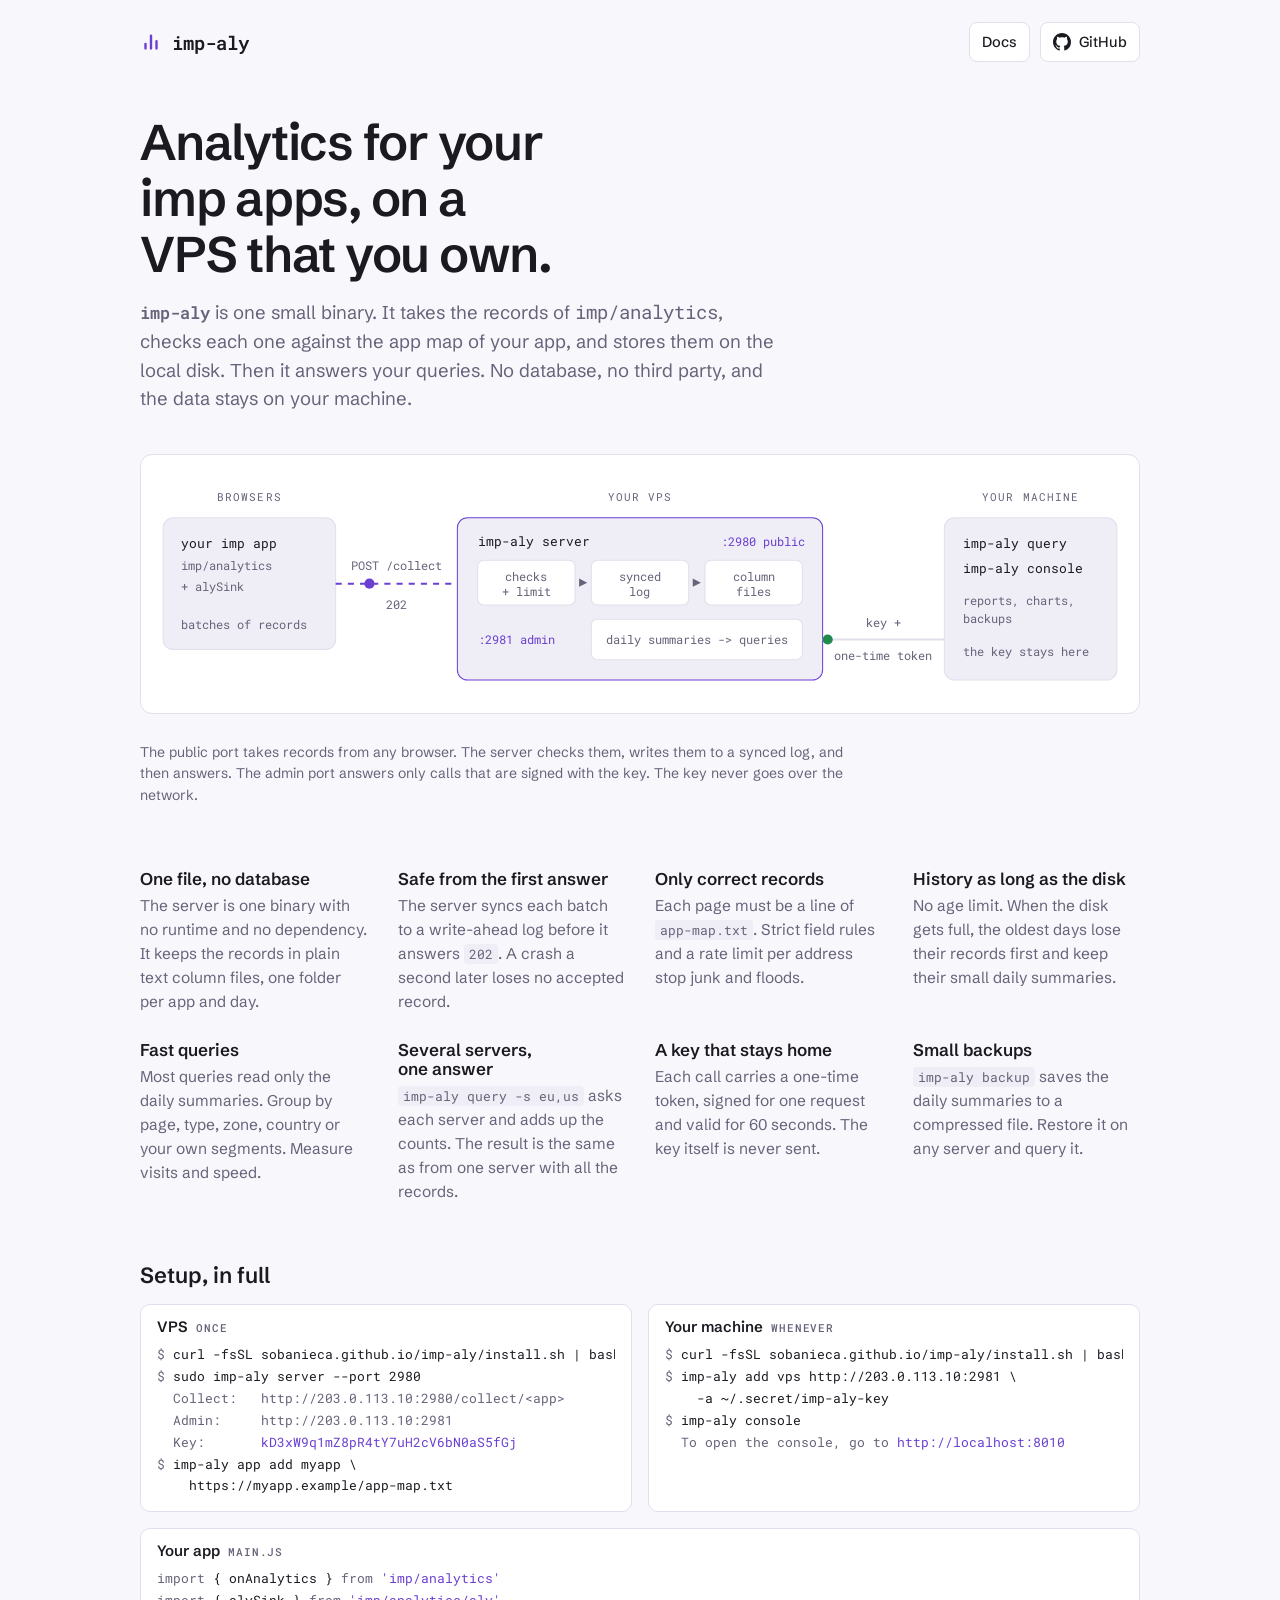
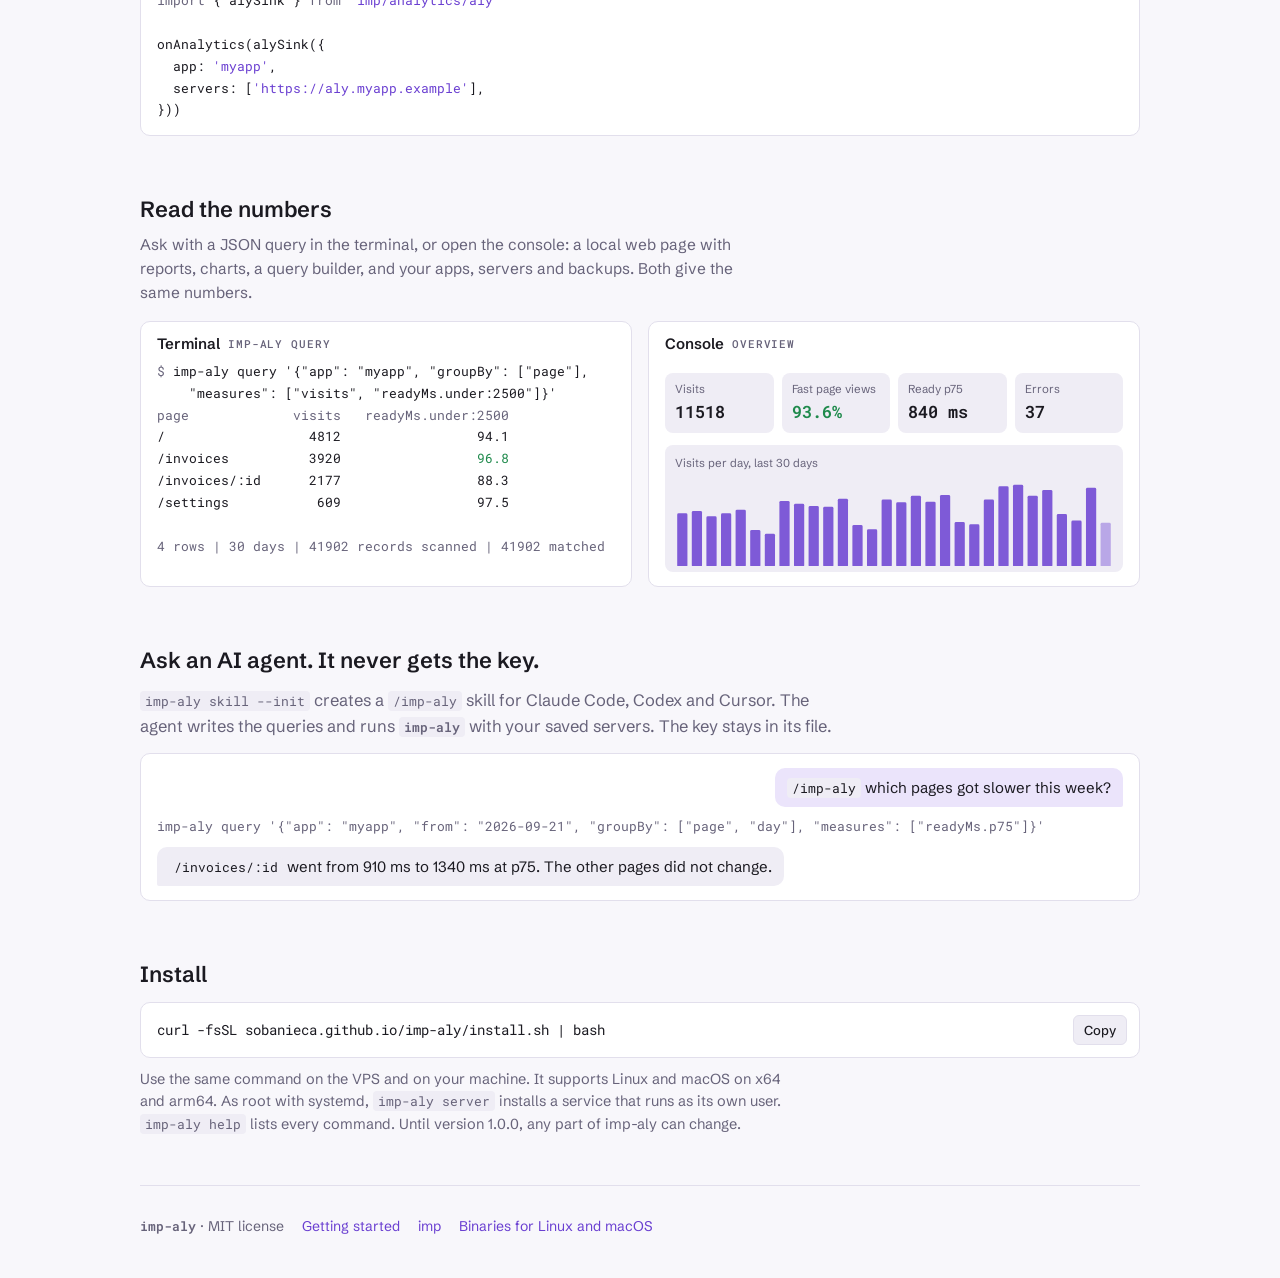
==== site/index.html @ 08e09992 "Add the landing page site/index.html shows the key points of imp-aly, the setup and the install comm" ====
<!doctype html>
<html lang="en">
  <head>
    <meta charset="utf-8">
    <meta name="viewport" content="width=device-width, initial-scale=1">
    <title>imp-aly</title>
    <meta name="description"
      content="imp-aly is a small analytics server for imp apps. Run it on your own VPS. One binary, no database, and the data stays on your disk.">
    <link rel="icon"
      href="data:image/svg+xml,%3Csvg xmlns='http://www.w3.org/2000/svg' viewBox='0 0 32 32'%3E%3Crect width='32' height='32' rx='7' fill='%236a3fd1'/%3E%3Cpath d='M9 23v-6M16 23V9M23 23v-10' stroke='white' stroke-width='3.4' fill='none' stroke-linecap='round'/%3E%3C/svg%3E">
    <link rel="preconnect" href="https://fonts.googleapis.com">
    <link rel="preconnect" href="https://fonts.gstatic.com" crossorigin>
    <link rel="stylesheet"
      href="https://fonts.googleapis.com/css2?family=Schibsted+Grotesk:wght@400;500;600;700&family=Roboto+Mono:wght@400;500;600&display=swap">
    <style>
    :root {
      color-scheme: light;
      --bg: #f8f7fb;
      --surface: #ffffff;
      --surface-2: #efedf5;
      --ink: #1b1a21;
      --muted: #67637a;
      --line: #e2dfec;
      --accent: #6a3fd1;
      --accent-soft: #ebe4fb;
      --ok: #1f8a4c;
      --ok-soft: #dff3e6;
      --bad: #b42318;
      --bad-soft: #fde3e0;
      --sans: "Schibsted Grotesk", "Segoe UI", system-ui, sans-serif;
      --mono: "Roboto Mono", ui-monospace, "SF Mono", Menlo, monospace;
    }
    @media (prefers-color-scheme: dark) {
      :root:not([data-theme="light"]) {
        color-scheme: dark;
        --bg: #131218;
        --surface: #1b1a22;
        --surface-2: #25232e;
        --ink: #ebe8f2;
        --muted: #a29db3;
        --line: #312e3c;
        --accent: #a98bff;
        --accent-soft: #2e2547;
        --ok: #5ccc85;
        --ok-soft: #173826;
        --bad: #f28b82;
        --bad-soft: #4a1d19;
      }
    }
    :root[data-theme="dark"] {
      color-scheme: dark;
      --bg: #131218;
      --surface: #1b1a22;
      --surface-2: #25232e;
      --ink: #ebe8f2;
      --muted: #a29db3;
      --line: #312e3c;
      --accent: #a98bff;
      --accent-soft: #2e2547;
      --ok: #5ccc85;
      --ok-soft: #173826;
      --bad: #f28b82;
      --bad-soft: #4a1d19;
    }

    * {
      box-sizing: border-box;
    }
    body {
      margin: 0;
      background: var(--bg);
      color: var(--ink);
      font-family: var(--sans);
      font-size: 17px;
      line-height: 1.55;
      -webkit-font-smoothing: antialiased;
    }
    code,
    pre,
    .mono {
      font-family: var(--mono);
    }
    code.name {
      font-weight: 600;
      font-size: 0.94em;
    }
    a {
      color: var(--accent);
      text-decoration: none;
    }
    a:hover {
      text-decoration: underline;
    }
    a:focus-visible,
    button:focus-visible {
      outline: 2px solid var(--accent);
      outline-offset: 3px;
    }
    h1,
    h2,
    h3 {
      margin: 0;
      text-wrap: balance;
      line-height: 1.12;
    }
    p {
      margin: 0;
    }

    .wrap {
      width: min(1040px, 100%);
      margin: 0 auto;
      padding-inline: 20px;
    }
    .top {
      display: flex;
      align-items: center;
      justify-content: space-between;
      padding-block: 22px;
    }
    .brand {
      font-family: var(--mono);
      font-weight: 600;
      font-size: 19px;
      color: var(--ink);
      display: inline-flex;
      align-items: center;
      gap: 10px;
    }
    .brand:hover {
      text-decoration: none;
    }
    .brand svg {
      width: 22px;
      height: 22px;
      stroke: var(--accent);
      fill: none;
      stroke-width: 2.6;
      stroke-linecap: round;
    }
    .nav {
      display: flex;
      align-items: center;
      gap: 10px;
    }
    .gh {
      display: inline-flex;
      align-items: center;
      gap: 8px;
      font-weight: 500;
      font-size: 14.5px;
      color: var(--ink);
      padding: 8px 12px;
      border: 1px solid var(--line);
      border-radius: 8px;
      background: var(--surface);
    }
    .gh:hover {
      text-decoration: none;
      border-color: var(--accent);
    }
    .gh svg {
      width: 18px;
      height: 18px;
      fill: currentColor;
    }
    @media (max-width: 520px) {
      .gh.docs {
        display: none;
      }
    }

    .hero {
      padding-block: 30px 10px;
      display: grid;
      gap: 16px;
    }
    .hero h1 {
      font-size: clamp(32px, 5.2vw, 50px);
      font-weight: 600;
      letter-spacing: -0.025em;
      max-width: 19ch;
    }
    .hero .lead {
      font-size: 18.5px;
      color: var(--muted);
      max-width: 58ch;
    }

    .map {
      margin-top: 24px;
      background: var(--surface);
      border: 1px solid var(--line);
      border-radius: 12px;
      padding: 12px;
      overflow-x: auto;
    }
    .map svg {
      width: 100%;
      height: auto;
      min-width: 640px;
      display: block;
      font-family: var(--mono);
    }
    .map .box {
      fill: var(--surface-2);
      stroke: var(--line);
    }
    .map .box.vps {
      stroke: var(--accent);
    }
    .map .inner {
      fill: var(--surface);
      stroke: var(--line);
    }
    .map .t {
      fill: var(--ink);
      font-size: 13px;
    }
    .map .t.small {
      fill: var(--muted);
      font-size: 11.5px;
    }
    .map .t.lbl {
      fill: var(--muted);
      font-size: 10.5px;
      letter-spacing: 0.1em;
    }
    .map .t.acc {
      fill: var(--accent);
    }
    .map .link {
      stroke: var(--line);
      stroke-width: 2;
      fill: none;
    }
    .map .flow {
      stroke: var(--accent);
      stroke-width: 2;
      fill: none;
      stroke-dasharray: 6 6;
      animation: dash 1.2s linear infinite;
    }
    .map .arrow {
      fill: var(--muted);
    }
    @keyframes dash {
      to {
        stroke-dashoffset: -12;
      }
    }
    .map .pk {
      fill: var(--accent);
    }
    .map .pk.back {
      fill: var(--ok);
    }
    .caption {
      font-size: 14px;
      color: var(--muted);
      margin-top: 12px;
      max-width: 80ch;
    }

    .points {
      padding-block: 52px 8px;
      display: grid;
      grid-template-columns: repeat(auto-fit, minmax(220px, 1fr));
      gap: 26px 30px;
    }
    .point h3 {
      font-size: 17px;
      font-weight: 600;
      margin-bottom: 6px;
    }
    .point p {
      color: var(--muted);
      font-size: 15.5px;
    }
    .point code,
    .install code,
    .agent code {
      font-size: 13px;
      background: var(--surface-2);
      padding: 1px 5px;
      border-radius: 4px;
    }

    .setup,
    .read {
      padding-block: 52px 10px;
      display: grid;
      grid-template-columns: 1fr 1fr;
      gap: 16px;
    }
    .col.wide {
      grid-column: 1 / -1;
    }
    @media (max-width: 860px) {
      .setup,
      .read {
        grid-template-columns: 1fr;
      }
    }
    .setup h2,
    .read h2,
    .agent h2 {
      grid-column: 1 / -1;
      font-size: 22px;
      font-weight: 600;
    }
    .read .sub {
      grid-column: 1 / -1;
      color: var(--muted);
      font-size: 15.5px;
      max-width: 70ch;
      margin-top: -6px;
    }
    .col {
      background: var(--surface);
      border: 1px solid var(--line);
      border-radius: 10px;
      padding: 14px 16px;
      min-width: 0;
    }
    .col h3 {
      font-size: 15px;
      font-weight: 600;
      margin-bottom: 8px;
      display: flex;
      gap: 8px;
      align-items: center;
    }
    .col h3 span {
      font-family: var(--mono);
      font-size: 11px;
      color: var(--muted);
      font-weight: 500;
      letter-spacing: 0.08em;
      text-transform: uppercase;
    }
    .col pre {
      margin: 0;
      font-size: 12.5px;
      line-height: 1.75;
      white-space: pre;
      overflow-x: auto;
    }
    .col .dim {
      color: var(--muted);
    }
    .col .hl {
      color: var(--accent);
    }
    .col .ok {
      color: var(--ok);
    }

    .console {
      display: grid;
      gap: 12px;
    }
    .tiles {
      display: grid;
      grid-template-columns: repeat(4, 1fr);
      gap: 8px;
    }
    @media (max-width: 420px) {
      .tiles {
        grid-template-columns: 1fr 1fr;
      }
    }
    .tile {
      background: var(--surface-2);
      border-radius: 8px;
      padding: 8px 10px;
      min-width: 0;
    }
    .tile .k {
      font-size: 11.5px;
      color: var(--muted);
      white-space: nowrap;
      overflow: hidden;
      text-overflow: ellipsis;
    }
    .tile .v {
      font-family: var(--mono);
      font-size: 17px;
      font-weight: 600;
    }
    .tile .v.good {
      color: var(--ok);
    }
    .chart {
      background: var(--surface-2);
      border-radius: 8px;
      padding: 10px 10px 6px;
    }
    .chart .k {
      font-size: 11.5px;
      color: var(--muted);
      margin-bottom: 6px;
    }
    .chart svg {
      display: block;
      width: 100%;
      height: auto;
    }
    .chart rect {
      fill: var(--accent);
      opacity: 0.85;
    }
    .chart rect:last-child {
      opacity: 0.4;
    }

    .agent {
      padding-block: 52px 10px;
      display: grid;
      gap: 14px;
    }
    .agent .lead {
      color: var(--muted);
      font-size: 16.5px;
      max-width: 70ch;
    }
    .chat {
      background: var(--surface);
      border: 1px solid var(--line);
      border-radius: 10px;
      padding: 14px 16px;
      display: grid;
      gap: 10px;
      font-size: 15px;
    }
    .chat .you {
      justify-self: end;
      background: var(--accent-soft);
      border-radius: 10px 10px 2px 10px;
      padding: 8px 12px;
      max-width: 80%;
    }
    .chat .run {
      font-family: var(--mono);
      font-size: 12.5px;
      color: var(--muted);
      overflow-x: auto;
      white-space: nowrap;
    }
    .chat .bot {
      justify-self: start;
      background: var(--surface-2);
      border-radius: 10px 10px 10px 2px;
      padding: 8px 12px;
      max-width: 80%;
    }

    .install {
      padding-block: 52px 20px;
    }
    .install h2 {
      font-size: 22px;
      font-weight: 600;
      margin-bottom: 14px;
    }
    .cmd-box {
      display: flex;
      align-items: center;
      gap: 12px;
      background: var(--surface);
      border: 1px solid var(--line);
      border-radius: 10px;
      padding: 12px 12px 12px 16px;
    }
    .cmd-box code {
      flex: 1;
      font-size: 14px;
      overflow-x: auto;
      white-space: nowrap;
      background: none;
      padding: 0;
    }
    .cmd-box button {
      font: 500 13px var(--sans);
      color: var(--ink);
      background: var(--surface-2);
      border: 1px solid var(--line);
      border-radius: 6px;
      padding: 6px 10px;
      cursor: pointer;
    }
    .cmd-box button:hover {
      border-color: var(--accent);
    }
    .install p {
      font-size: 14.5px;
      color: var(--muted);
      margin-top: 10px;
      max-width: 72ch;
    }

    footer {
      padding-block: 30px 40px;
      font-size: 14px;
      color: var(--muted);
      display: flex;
      gap: 18px;
      flex-wrap: wrap;
      border-top: 1px solid var(--line);
      margin-top: 30px;
    }

    @media (prefers-reduced-motion: reduce) {
      .map .flow {
        animation: none;
      }
      .map .pk {
        display: none;
      }
    }
    </style>
  </head>
  <body>
    <div class="wrap">
      <header class="top">
        <a class="brand"
          href="https://sobanieca.github.io/imp-aly/"><svg viewBox="0 0 24 24" aria-hidden="true"><path d="M6 19v-5M12 19V5M18 19v-8"/></svg> imp-aly</a>
        <nav class="nav">
          <a class="gh docs"
            href="https://github.com/sobanieca/imp-aly/blob/main/docs/introduction.md"
            target="_blank" rel="noopener">Docs</a>
          <a class="gh" href="https://github.com/sobanieca/imp-aly"
            target="_blank" rel="noopener">
        <svg viewBox="0 0 16 16" aria-hidden="true"><path d="M8 0C3.58 0 0 3.58 0 8c0 3.54 2.29 6.53 5.47 7.59.4.07.55-.17.55-.38 0-.19-.01-.82-.01-1.49-2.01.37-2.53-.49-2.69-.94-.09-.23-.48-.94-.82-1.13-.28-.15-.68-.52-.01-.53.63-.01 1.08.58 1.23.82.72 1.21 1.87.87 2.33.66.07-.52.28-.87.51-1.07-1.78-.2-3.64-.89-3.64-3.95 0-.87.31-1.59.82-2.15-.08-.2-.36-1.02.08-2.12 0 0 .67-.21 2.2.82.64-.18 1.32-.27 2-.27.68 0 1.36.09 2 .27 1.53-1.04 2.2-.82 2.2-.82.44 1.1.16 1.92.08 2.12.51.56.82 1.27.82 2.15 0 3.07-1.87 3.75-3.65 3.95.29.25.54.73.54 1.48 0 1.07-.01 1.93-.01 2.2 0 .21.15.46.55.38A8.013 8.013 0 0016 8c0-4.42-3.58-8-8-8z"/></svg>
        GitHub
      </a>
        </nav>
      </header>

      <section class="hero">
        <h1>Analytics for your imp apps, on a VPS that you own.</h1>
        <p
          class="lead"><code class="name">imp-aly</code> is one small binary. It takes the records of <code>imp/analytics</code>, checks each one against the app map of your app, and stores them on the local disk. Then it answers your queries. No database, no third party, and the data stays on your machine.</p>

        <div class="map"
          aria-label="Diagram: the browsers of your users send records to the public port of the imp-aly server on your VPS. Your machine reads the numbers from the admin port with the key.">
          <svg viewBox="0 0 960 230" role="img">
            <text class="t lbl" x="95" y="34"
              text-anchor="middle">BROWSERS</text>
            <rect class="box" x="10" y="50" width="170" height="130" rx="10" />
            <text class="t" x="28" y="80">your imp app</text>
            <text class="t small" x="28" y="102">imp/analytics</text>
            <text class="t small" x="28" y="122">+ alySink</text>
            <text class="t small" x="28" y="160">batches of records</text>

            <path class="flow" d="M180 115 H300" />
            <text class="t small" x="240" y="102"
              text-anchor="middle">POST /collect</text>
            <text class="t small" x="240" y="140" text-anchor="middle">202</text>

            <text class="t lbl" x="480" y="34" text-anchor="middle">YOUR VPS</text>
            <rect class="box vps" x="300" y="50" width="360" height="160"
              rx="10" />
            <text class="t" x="320" y="78">imp-aly server</text>
            <text class="t small acc" x="560" y="78">:2980 public</text>
            <rect class="inner" x="320" y="92" width="96" height="44" rx="6" />
            <text class="t small" x="368" y="112" text-anchor="middle">checks</text>
            <text class="t small" x="368" y="127"
              text-anchor="middle">+ limit</text>
            <rect class="inner" x="432" y="92" width="96" height="44" rx="6" />
            <text class="t small" x="480" y="112" text-anchor="middle">synced</text>
            <text class="t small" x="480" y="127" text-anchor="middle">log</text>
            <rect class="inner" x="544" y="92" width="96" height="44" rx="6" />
            <text class="t small" x="592" y="112" text-anchor="middle">column</text>
            <text class="t small" x="592" y="127" text-anchor="middle">files</text>
            <path class="arrow" d="M428 114 l-8 -4 v8 z" />
            <path class="arrow" d="M540 114 l-8 -4 v8 z" />
            <rect class="inner" x="432" y="150" width="208" height="40" rx="6" />
            <text class="t small" x="536" y="174" text-anchor="middle">daily
              summaries -&gt; queries</text>
            <text class="t small acc" x="320" y="174">:2981 admin</text>

            <path class="link" d="M660 170 H780" />
            <text class="t small" x="720" y="158" text-anchor="middle">key +</text>
            <text class="t small" x="720" y="190" text-anchor="middle">one-time
              token</text>

            <text class="t lbl" x="865" y="34"
              text-anchor="middle">YOUR MACHINE</text>
            <rect class="box" x="780" y="50" width="170" height="160" rx="10" />
            <text class="t" x="798" y="80">imp-aly query</text>
            <text class="t" x="798" y="104">imp-aly console</text>
            <text class="t small" x="798" y="136">reports, charts,</text>
            <text class="t small" x="798" y="154">backups</text>
            <text class="t small" x="798" y="186">the key stays here</text>

            <circle class="pk" r="5">
              <animateMotion dur="1.8s" repeatCount="indefinite"
                path="M180,115 H300" keyPoints="0;1" keyTimes="0;1"
                calcMode="linear" />
            </circle>
            <circle class="pk back" r="5">
              <animateMotion dur="2.4s" repeatCount="indefinite"
                path="M780,170 H660" keyPoints="0;1" keyTimes="0;1"
                calcMode="linear" />
            </circle>
          </svg>
        </div>
        <p
          class="caption">The public port takes records from any browser. The server checks them, writes them to a synced log, and then answers. The admin port answers only calls that are signed with the key. The key never goes over the network.</p>
      </section>

      <section class="points">
        <div class="point">
          <h3>One file, no database</h3>
          <p>The server is one binary with no runtime and no dependency. It keeps the records in plain text column files, one folder per app and day.</p>
        </div>
        <div class="point">
          <h3>Safe from the first answer</h3>
          <p>The server syncs each batch to a write-ahead log before it answers <code>202</code>. A crash a second later loses no accepted record.</p>
        </div>
        <div class="point">
          <h3>Only correct records</h3>
          <p>Each page must be a line of <code>app-map.txt</code>. Strict field rules and a rate limit per address stop junk and floods.</p>
        </div>
        <div class="point">
          <h3>History as long as the disk</h3>
          <p>No age limit. When the disk gets full, the oldest days lose their records first and keep their small daily summaries.</p>
        </div>
        <div class="point">
          <h3>Fast queries</h3>
          <p>Most queries read only the daily summaries. Group by page, type, zone, country or your own segments. Measure visits and speed.</p>
        </div>
        <div class="point">
          <h3>Several servers, one answer</h3>
          <p><code>imp-aly query -s eu,us</code> asks each server and adds up the counts. The result is the same as from one server with all the records.</p>
        </div>
        <div class="point">
          <h3>A key that stays home</h3>
          <p>Each call carries a one-time token, signed for one request and valid for 60 seconds. The key itself is never sent.</p>
        </div>
        <div class="point">
          <h3>Small backups</h3>
          <p><code>imp-aly backup</code> saves the daily summaries to a compressed file. Restore it on any server and query it.</p>
        </div>
      </section>

      <section class="setup">
        <h2>Setup, in full</h2>
        <div class="col">
          <h3>VPS <span>once</span></h3>
          <pre><span class="dim">$</span> curl -fsSL sobanieca.github.io/imp-aly/install.sh | bash
<span class="dim">$</span> sudo imp-aly server --port 2980
<span class="dim">  Collect:   http://203.0.113.10:2980/collect/&lt;app&gt;
  Admin:     http://203.0.113.10:2981
  Key:       </span><span class="hl">kD3xW9q1mZ8pR4tY7uH2cV6bN0aS5fGj</span>
<span class="dim">$</span> imp-aly app add myapp \
    https://myapp.example/app-map.txt</pre>
        </div>
        <div class="col">
          <h3>Your machine <span>whenever</span></h3>
          <pre><span class="dim">$</span> curl -fsSL sobanieca.github.io/imp-aly/install.sh | bash
<span class="dim">$</span> imp-aly add vps http://203.0.113.10:2981 \
    -a ~/.secret/imp-aly-key
<span class="dim">$</span> imp-aly console
<span class="dim">  To open the console, go to</span> <span class="hl">http://localhost:8010</span></pre>
        </div>
        <div class="col wide">
          <h3>Your app <span>main.js</span></h3>
          <pre><span class="dim">import</span> { onAnalytics } <span class="dim">from</span> <span class="hl">'imp/analytics'</span>
<span class="dim">import</span> { alySink } <span class="dim">from</span> <span class="hl">'imp/analytics/aly'</span>

onAnalytics(alySink({
  app: <span class="hl">'myapp'</span>,
  servers: [<span class="hl">'https://aly.myapp.example'</span>],
}))</pre>
        </div>
      </section>

      <section class="read">
        <h2>Read the numbers</h2>
        <p
          class="sub">Ask with a JSON query in the terminal, or open the console: a local web page with reports, charts, a query builder, and your apps, servers and backups. Both give the same numbers.</p>
        <div class="col">
          <h3>Terminal <span>imp-aly query</span></h3>
          <pre><span class="dim">$</span> imp-aly query '{"app": "myapp", "groupBy": ["page"],
    "measures": ["visits", "readyMs.under:2500"]}'
<span class="dim">page             visits   readyMs.under:2500</span>
/                  4812                 94.1
/invoices          3920                 <span class="ok">96.8</span>
/invoices/:id      2177                 88.3
/settings           609                 97.5

<span class="dim">4 rows | 30 days | 41902 records scanned | 41902 matched</span></pre>
        </div>
        <div class="col console">
          <h3>Console <span>overview</span></h3>
          <div class="tiles">
            <div class="tile">
              <div class="k">Visits</div>
              <div class="v">11518</div>
            </div>
            <div class="tile">
              <div class="k">Fast page views</div>
              <div class="v good">93.6%</div>
            </div>
            <div class="tile">
              <div class="k">Ready p75</div>
              <div class="v">840 ms</div>
            </div>
            <div class="tile">
              <div class="k">Errors</div>
              <div class="v">37</div>
            </div>
          </div>
          <div class="chart">
            <div class="k">Visits per day, last 30 days</div>
            <svg viewBox="0 0 600 120" role="img"
              aria-label="Bar chart of visits per day over 30 days, with lower bars on weekends and a slow rise">
              <rect x="3" y="47" width="14" height="73" rx="2" />
              <rect x="23" y="44" width="14" height="76" rx="2" />
              <rect x="43" y="51" width="14" height="69" rx="2" />
              <rect x="63" y="47" width="14" height="73" rx="2" />
              <rect x="83" y="42" width="14" height="78" rx="2" />
              <rect x="103" y="70" width="14" height="50" rx="2" />
              <rect x="123" y="75" width="14" height="45" rx="2" />
              <rect x="143" y="30" width="14" height="90" rx="2" />
              <rect x="163" y="34" width="14" height="86" rx="2" />
              <rect x="183" y="37" width="14" height="83" rx="2" />
              <rect x="203" y="38" width="14" height="82" rx="2" />
              <rect x="223" y="27" width="14" height="93" rx="2" />
              <rect x="243" y="63" width="14" height="57" rx="2" />
              <rect x="263" y="69" width="14" height="51" rx="2" />
              <rect x="283" y="28" width="14" height="92" rx="2" />
              <rect x="303" y="32" width="14" height="88" rx="2" />
              <rect x="323" y="23" width="14" height="97" rx="2" />
              <rect x="343" y="31" width="14" height="89" rx="2" />
              <rect x="363" y="22" width="14" height="98" rx="2" />
              <rect x="383" y="59" width="14" height="61" rx="2" />
              <rect x="403" y="62" width="14" height="58" rx="2" />
              <rect x="423" y="28" width="14" height="92" rx="2" />
              <rect x="443" y="10" width="14" height="110" rx="2" />
              <rect x="463" y="8" width="14" height="112" rx="2" />
              <rect x="483" y="23" width="14" height="97" rx="2" />
              <rect x="503" y="15" width="14" height="105" rx="2" />
              <rect x="523" y="48" width="14" height="72" rx="2" />
              <rect x="543" y="57" width="14" height="63" rx="2" />
              <rect x="563" y="12" width="14" height="108" rx="2" />
              <rect x="583" y="60" width="14" height="60" rx="2" />
            </svg>
          </div>
        </div>
      </section>

      <section class="agent">
        <h2>Ask an AI agent. It never gets the key.</h2>
        <p
          class="lead"><code>imp-aly skill --init</code> creates a <code>/imp-aly</code> skill for Claude Code, Codex and Cursor. The agent writes the queries and runs <code class="name">imp-aly</code> with your saved servers. The key stays in its file.</p>
        <div class="chat" aria-label="Example of a question to an AI agent">
          <div class="you"><code>/imp-aly</code> which pages got slower this week?</div>
          <div
            class="run">imp-aly query '{"app": "myapp", "from": "2026-09-21", "groupBy": ["page", "day"], "measures": ["readyMs.p75"]}'</div>
          <div
            class="bot"><code>/invoices/:id</code> went from 910 ms to 1340 ms at p75. The other pages did not change.</div>
        </div>
      </section>

      <section class="install">
        <h2>Install</h2>
        <div class="cmd-box">
          <code
            id="install-cmd">curl -fsSL sobanieca.github.io/imp-aly/install.sh | bash</code>
          <button type="button" id="copy-btn">Copy</button>
        </div>
        <p>Use the same command on the VPS and on your machine. It supports Linux and macOS on x64 and arm64. As root with systemd, <code>imp-aly server</code> installs a service that runs as its own user. <code>imp-aly help</code> lists every command. Until version 1.0.0, any part of imp-aly can change.</p>
      </section>

      <footer>
        <span><code class="name">imp-aly</code> &middot; MIT license</span>
        <a href="https://github.com/sobanieca/imp-aly/blob/main/docs/getting-started.md"
          target="_blank" rel="noopener">Getting started</a>
        <a href="https://github.com/sobanieca/imp-ui" target="_blank"
          rel="noopener">imp</a>
        <a href="https://github.com/sobanieca/imp-aly/releases/latest"
          target="_blank" rel="noopener">Binaries for Linux and macOS</a>
      </footer>
    </div>

    <script>
    ;(function () {
      var btn = document.getElementById('copy-btn')
      var cmd = document.getElementById('install-cmd')
      btn.addEventListener('click', function () {
        var text = cmd.textContent
        function done() {
          btn.textContent = 'Copied'
          setTimeout(function () {
            btn.textContent = 'Copy'
          }, 1600)
        }
        function fallback() {
          var range = document.createRange()
          range.selectNodeContents(cmd)
          var sel = window.getSelection()
          sel.removeAllRanges()
          sel.addRange(range)
        }
        if (navigator.clipboard && navigator.clipboard.writeText) {
          navigator.clipboard.writeText(text).then(done, fallback)
        } else fallback()
      })
    })()
    </script>
  </body>
</html>
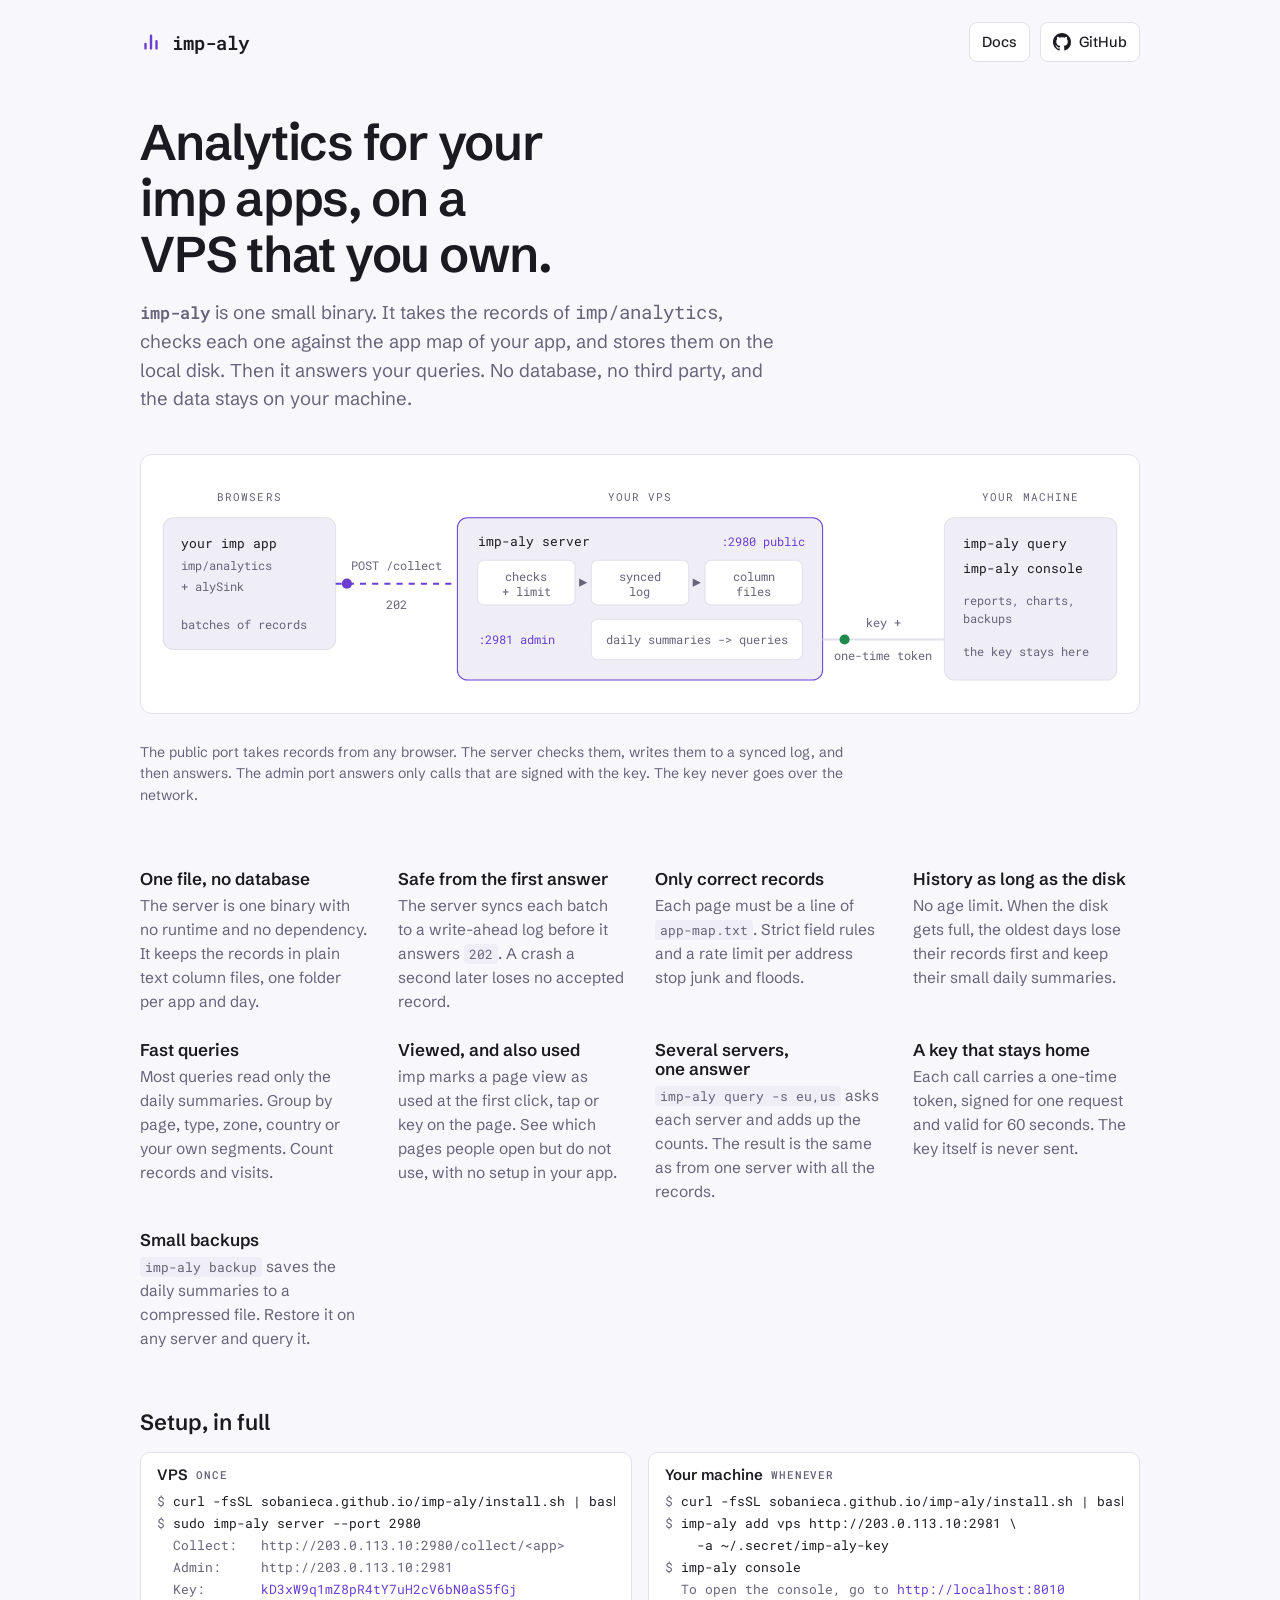
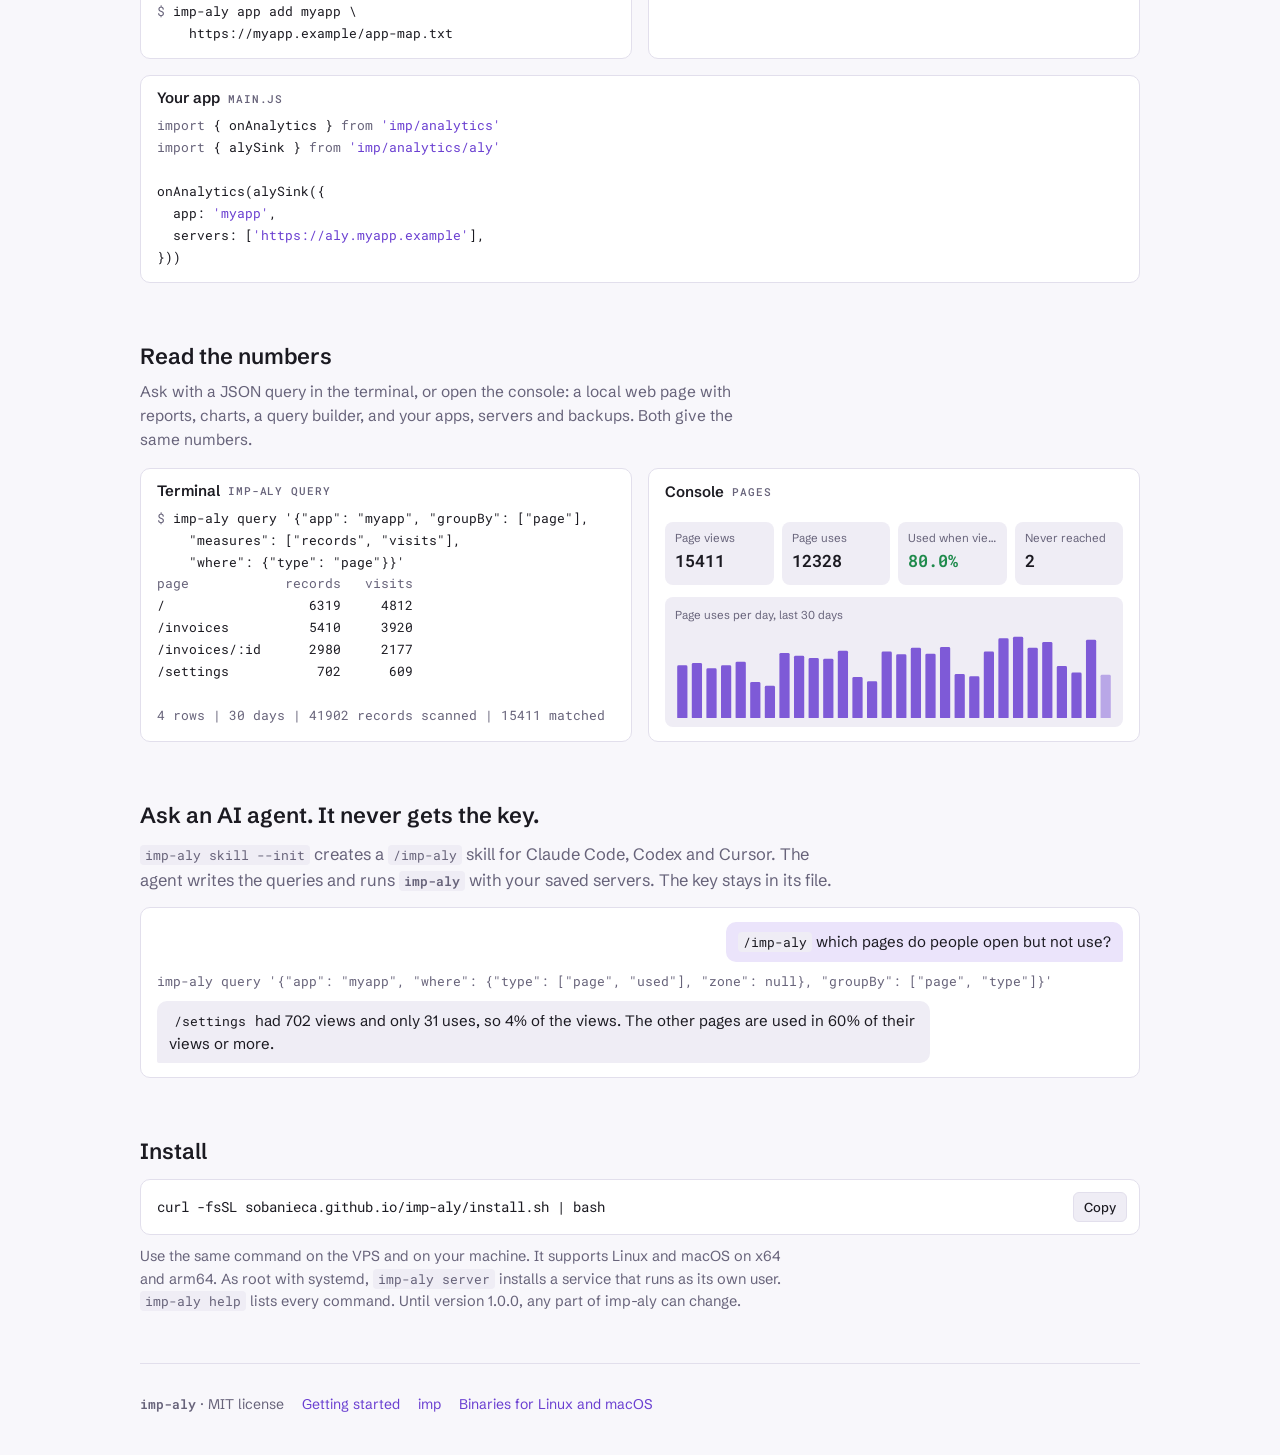
==== commit 8f34a017: "Show page use in the Pages report, and explain the numbers of each report The Pages report shows the" ====
--- a/site/index.html
+++ b/site/index.html
@@ -629,7 +629,11 @@
         </div>
         <div class="point">
           <h3>Fast queries</h3>
-          <p>Most queries read only the daily summaries. Group by page, type, zone, country or your own segments. Measure visits and speed.</p>
+          <p>Most queries read only the daily summaries. Group by page, type, zone, country or your own segments. Count records and visits.</p>
+        </div>
+        <div class="point">
+          <h3>Viewed, and also used</h3>
+          <p>imp marks a page view as used at the first click, tap or key on the page. See which pages people open but do not use, with no setup in your app.</p>
         </div>
         <div class="point">
           <h3>Several servers, one answer</h3>
@@ -684,39 +688,40 @@
         <div class="col">
           <h3>Terminal <span>imp-aly query</span></h3>
           <pre><span class="dim">$</span> imp-aly query '{"app": "myapp", "groupBy": ["page"],
-    "measures": ["visits", "readyMs.under:2500"]}'
-<span class="dim">page             visits   readyMs.under:2500</span>
-/                  4812                 94.1
-/invoices          3920                 <span class="ok">96.8</span>
-/invoices/:id      2177                 88.3
-/settings           609                 97.5
-
-<span class="dim">4 rows | 30 days | 41902 records scanned | 41902 matched</span></pre>
+    "measures": ["records", "visits"],
+    "where": {"type": "page"}}'
+<span class="dim">page            records   visits</span>
+/                  6319     4812
+/invoices          5410     3920
+/invoices/:id      2980     2177
+/settings           702      609
+
+<span class="dim">4 rows | 30 days | 41902 records scanned | 15411 matched</span></pre>
         </div>
         <div class="col console">
-          <h3>Console <span>overview</span></h3>
+          <h3>Console <span>pages</span></h3>
           <div class="tiles">
             <div class="tile">
-              <div class="k">Visits</div>
-              <div class="v">11518</div>
+              <div class="k">Page views</div>
+              <div class="v">15411</div>
             </div>
             <div class="tile">
-              <div class="k">Fast page views</div>
-              <div class="v good">93.6%</div>
+              <div class="k">Page uses</div>
+              <div class="v">12328</div>
             </div>
             <div class="tile">
-              <div class="k">Ready p75</div>
-              <div class="v">840 ms</div>
+              <div class="k">Used when viewed</div>
+              <div class="v good">80.0%</div>
             </div>
             <div class="tile">
-              <div class="k">Errors</div>
-              <div class="v">37</div>
+              <div class="k">Never reached</div>
+              <div class="v">2</div>
             </div>
           </div>
           <div class="chart">
-            <div class="k">Visits per day, last 30 days</div>
+            <div class="k">Page uses per day, last 30 days</div>
             <svg viewBox="0 0 600 120" role="img"
-              aria-label="Bar chart of visits per day over 30 days, with lower bars on weekends and a slow rise">
+              aria-label="Bar chart of page uses per day over 30 days, with lower bars on weekends and a slow rise">
               <rect x="3" y="47" width="14" height="73" rx="2" />
               <rect x="23" y="44" width="14" height="76" rx="2" />
               <rect x="43" y="51" width="14" height="69" rx="2" />
@@ -757,11 +762,11 @@
         <p
           class="lead"><code>imp-aly skill --init</code> creates a <code>/imp-aly</code> skill for Claude Code, Codex and Cursor. The agent writes the queries and runs <code class="name">imp-aly</code> with your saved servers. The key stays in its file.</p>
         <div class="chat" aria-label="Example of a question to an AI agent">
-          <div class="you"><code>/imp-aly</code> which pages got slower this week?</div>
+          <div class="you"><code>/imp-aly</code> which pages do people open but not use?</div>
           <div
-            class="run">imp-aly query '{"app": "myapp", "from": "2026-09-21", "groupBy": ["page", "day"], "measures": ["readyMs.p75"]}'</div>
+            class="run">imp-aly query '{"app": "myapp", "where": {"type": ["page", "used"], "zone": null}, "groupBy": ["page", "type"]}'</div>
           <div
-            class="bot"><code>/invoices/:id</code> went from 910 ms to 1340 ms at p75. The other pages did not change.</div>
+            class="bot"><code>/settings</code> had 702 views and only 31 uses, so 4% of the views. The other pages are used in 60% of their views or more.</div>
         </div>
       </section>
 
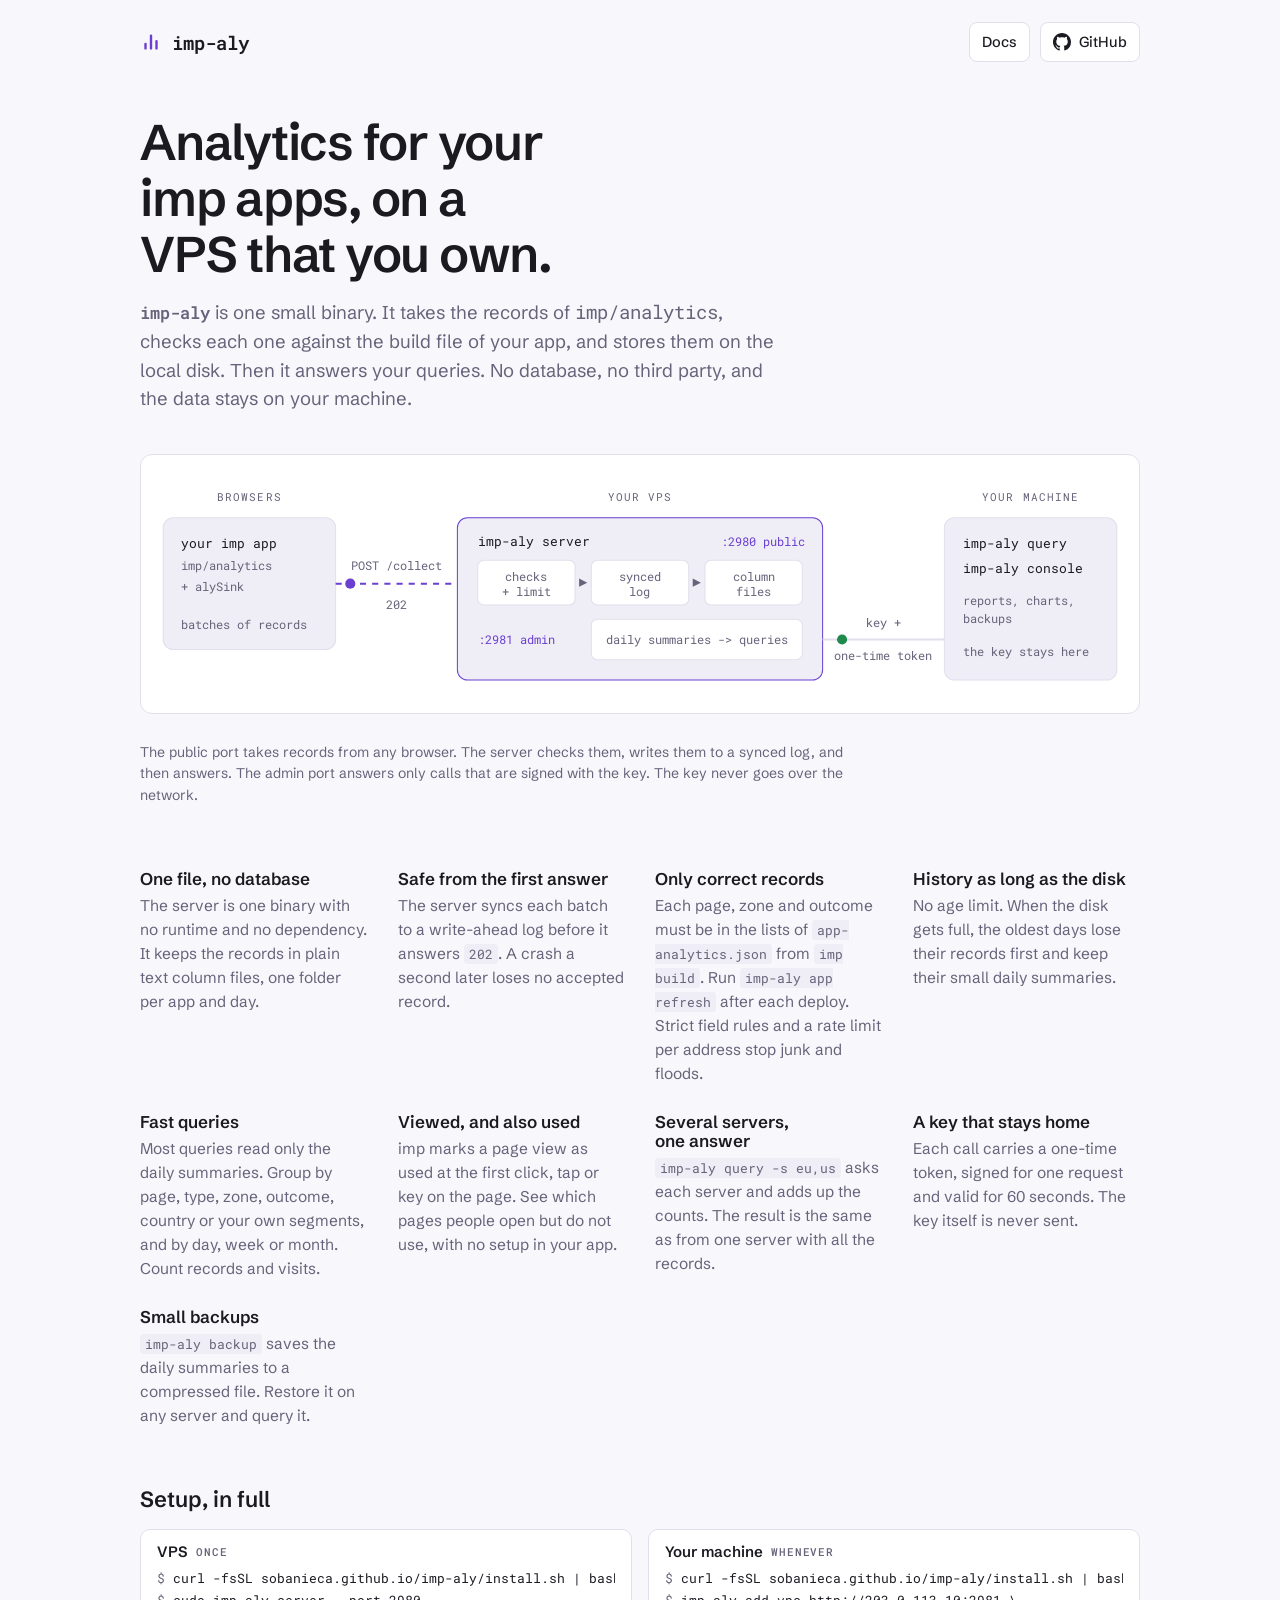
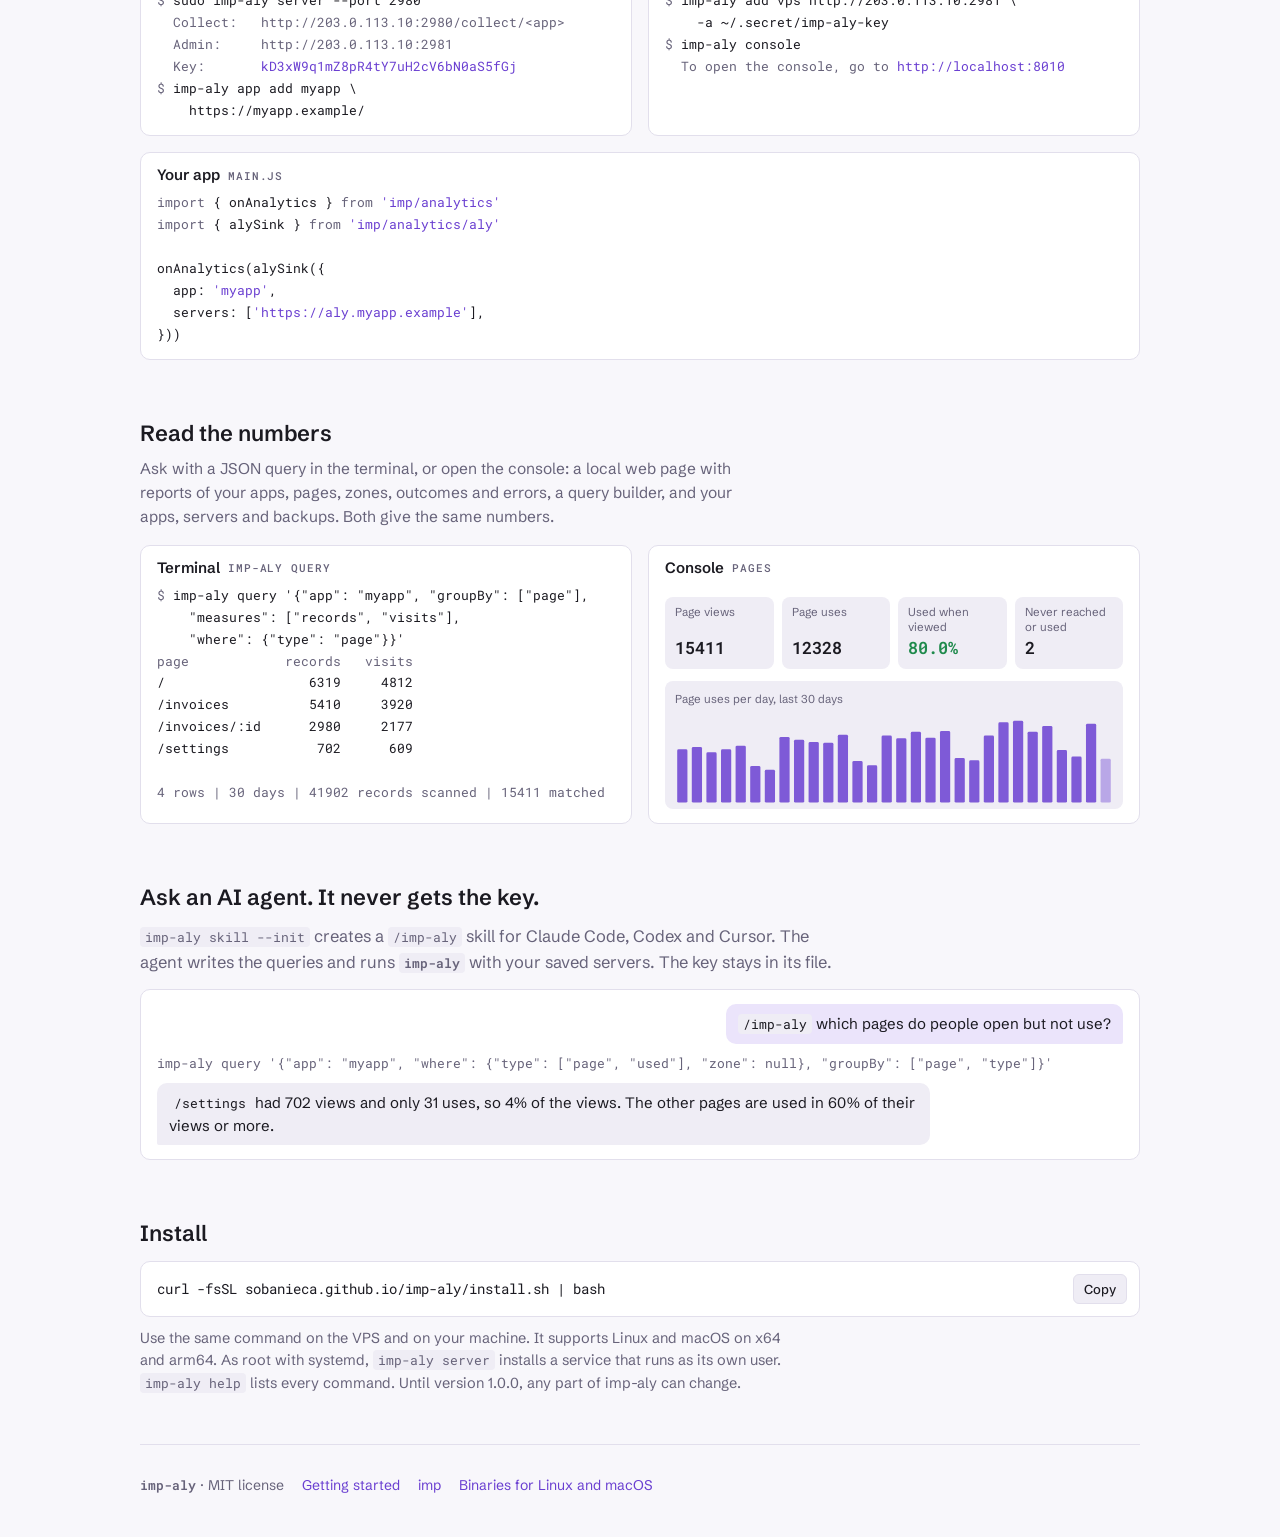
==== commit 456b6bd1: "Check records against app-analytics.json, the build file of the app The server reads the pages, zone" ====
--- a/site/index.html
+++ b/site/index.html
@@ -375,13 +375,14 @@
       border-radius: 8px;
       padding: 8px 10px;
       min-width: 0;
+      display: flex;
+      flex-direction: column;
+      justify-content: space-between;
     }
     .tile .k {
       font-size: 11.5px;
-      color: var(--muted);
-      white-space: nowrap;
-      overflow: hidden;
-      text-overflow: ellipsis;
+      line-height: 1.3;
+      color: var(--muted);
     }
     .tile .v {
       font-family: var(--mono);
@@ -540,7 +541,7 @@
       <section class="hero">
         <h1>Analytics for your imp apps, on a VPS that you own.</h1>
         <p
-          class="lead"><code class="name">imp-aly</code> is one small binary. It takes the records of <code>imp/analytics</code>, checks each one against the app map of your app, and stores them on the local disk. Then it answers your queries. No database, no third party, and the data stays on your machine.</p>
+          class="lead"><code class="name">imp-aly</code> is one small binary. It takes the records of <code>imp/analytics</code>, checks each one against the build file of your app, and stores them on the local disk. Then it answers your queries. No database, no third party, and the data stays on your machine.</p>
 
         <div class="map"
           aria-label="Diagram: the browsers of your users send records to the public port of the imp-aly server on your VPS. Your machine reads the numbers from the admin port with the key.">
@@ -621,7 +622,7 @@
         </div>
         <div class="point">
           <h3>Only correct records</h3>
-          <p>Each page must be a line of <code>app-map.txt</code>. Strict field rules and a rate limit per address stop junk and floods.</p>
+          <p>Each page, zone and outcome must be in the lists of <code>app-analytics.json</code> from <code>imp build</code>. Run <code>imp-aly app refresh</code> after each deploy. Strict field rules and a rate limit per address stop junk and floods.</p>
         </div>
         <div class="point">
           <h3>History as long as the disk</h3>
@@ -629,7 +630,7 @@
         </div>
         <div class="point">
           <h3>Fast queries</h3>
-          <p>Most queries read only the daily summaries. Group by page, type, zone, country or your own segments. Count records and visits.</p>
+          <p>Most queries read only the daily summaries. Group by page, type, zone, outcome, country or your own segments, and by day, week or month. Count records and visits.</p>
         </div>
         <div class="point">
           <h3>Viewed, and also used</h3>
@@ -659,7 +660,7 @@
   Admin:     http://203.0.113.10:2981
   Key:       </span><span class="hl">kD3xW9q1mZ8pR4tY7uH2cV6bN0aS5fGj</span>
 <span class="dim">$</span> imp-aly app add myapp \
-    https://myapp.example/app-map.txt</pre>
+    https://myapp.example/</pre>
         </div>
         <div class="col">
           <h3>Your machine <span>whenever</span></h3>
@@ -684,7 +685,7 @@
       <section class="read">
         <h2>Read the numbers</h2>
         <p
-          class="sub">Ask with a JSON query in the terminal, or open the console: a local web page with reports, charts, a query builder, and your apps, servers and backups. Both give the same numbers.</p>
+          class="sub">Ask with a JSON query in the terminal, or open the console: a local web page with reports of your apps, pages, zones, outcomes and errors, a query builder, and your apps, servers and backups. Both give the same numbers.</p>
         <div class="col">
           <h3>Terminal <span>imp-aly query</span></h3>
           <pre><span class="dim">$</span> imp-aly query '{"app": "myapp", "groupBy": ["page"],
@@ -714,7 +715,7 @@
               <div class="v good">80.0%</div>
             </div>
             <div class="tile">
-              <div class="k">Never reached</div>
+              <div class="k">Never reached or used</div>
               <div class="v">2</div>
             </div>
           </div>
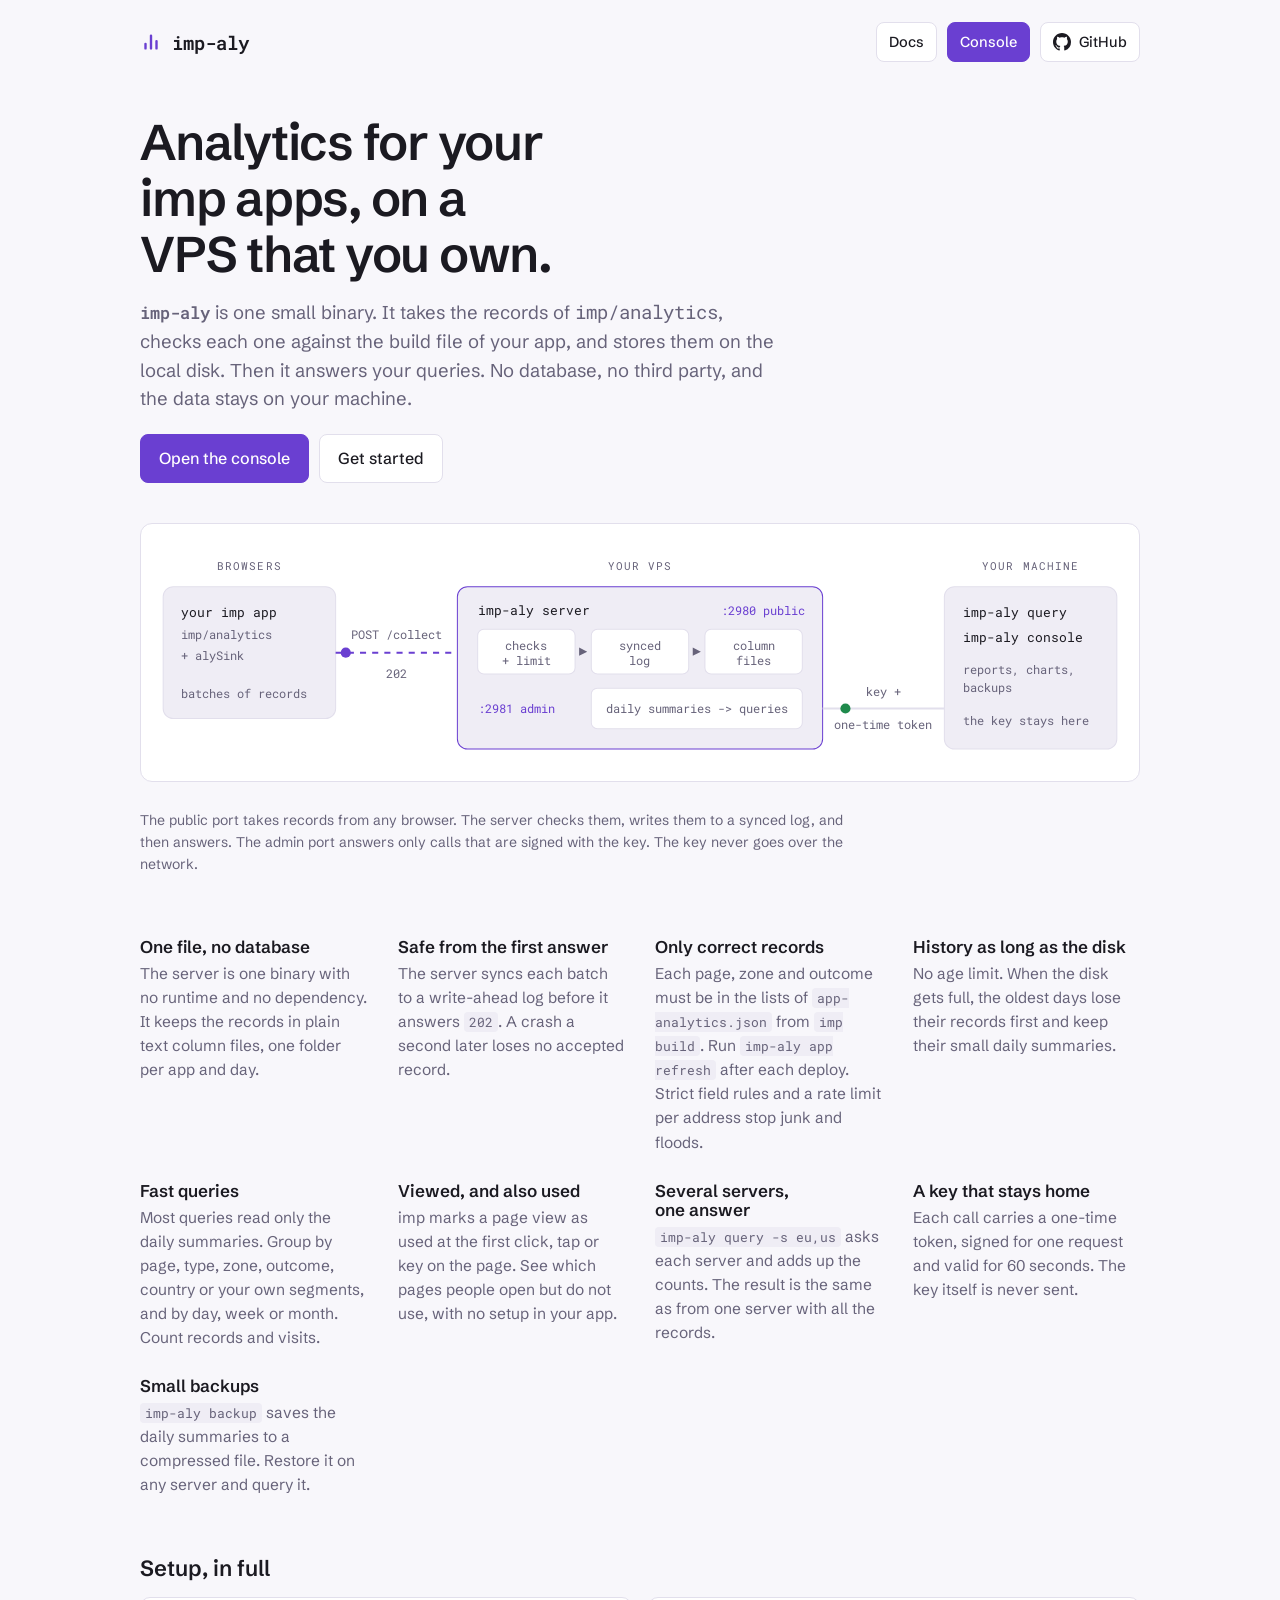
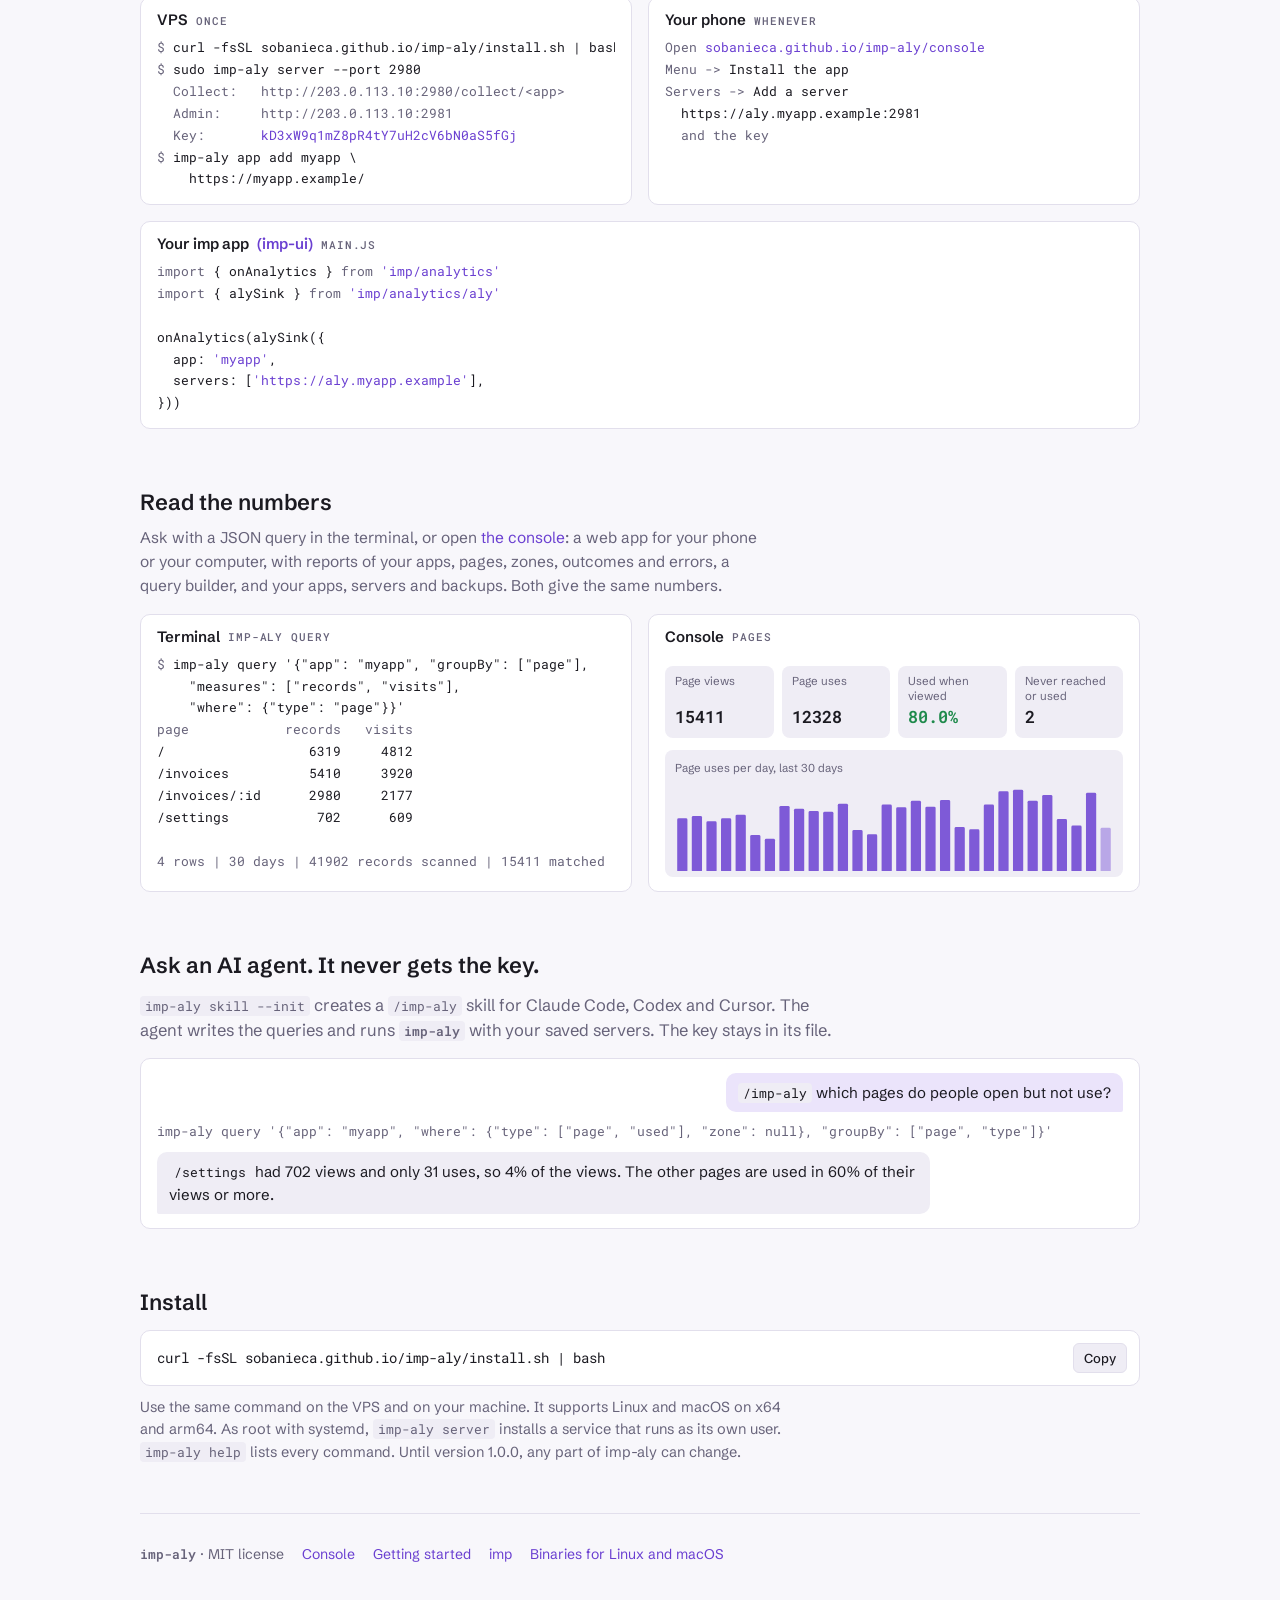
==== commit e0e225ab: "Make the console an installable web app, and rotate the key on the VPS The console is now a PWA buil" ====
--- a/site/index.html
+++ b/site/index.html
@@ -164,6 +164,32 @@
       height: 18px;
       fill: currentColor;
     }
+    .gh.primary {
+      color: #ffffff;
+      background: var(--accent);
+      border-color: var(--accent);
+    }
+    .gh.primary:hover {
+      filter: brightness(1.08);
+    }
+    .actions {
+      display: flex;
+      flex-wrap: wrap;
+      gap: 10px;
+      margin-top: 4px;
+    }
+    .actions .gh {
+      font-size: 16px;
+      padding: 11px 18px;
+    }
+    @media (prefers-color-scheme: dark) {
+      :root:not([data-theme="light"]) .gh.primary {
+        color: #131218;
+      }
+    }
+    :root[data-theme="dark"] .gh.primary {
+      color: #131218;
+    }
     @media (max-width: 520px) {
       .gh.docs {
         display: none;
@@ -530,6 +556,7 @@
           <a class="gh docs"
             href="https://github.com/sobanieca/imp-aly/blob/main/docs/introduction.md"
             target="_blank" rel="noopener">Docs</a>
+          <a class="gh primary" href="console/">Console</a>
           <a class="gh" href="https://github.com/sobanieca/imp-aly"
             target="_blank" rel="noopener">
         <svg viewBox="0 0 16 16" aria-hidden="true"><path d="M8 0C3.58 0 0 3.58 0 8c0 3.54 2.29 6.53 5.47 7.59.4.07.55-.17.55-.38 0-.19-.01-.82-.01-1.49-2.01.37-2.53-.49-2.69-.94-.09-.23-.48-.94-.82-1.13-.28-.15-.68-.52-.01-.53.63-.01 1.08.58 1.23.82.72 1.21 1.87.87 2.33.66.07-.52.28-.87.51-1.07-1.78-.2-3.64-.89-3.64-3.95 0-.87.31-1.59.82-2.15-.08-.2-.36-1.02.08-2.12 0 0 .67-.21 2.2.82.64-.18 1.32-.27 2-.27.68 0 1.36.09 2 .27 1.53-1.04 2.2-.82 2.2-.82.44 1.1.16 1.92.08 2.12.51.56.82 1.27.82 2.15 0 3.07-1.87 3.75-3.65 3.95.29.25.54.73.54 1.48 0 1.07-.01 1.93-.01 2.2 0 .21.15.46.55.38A8.013 8.013 0 0016 8c0-4.42-3.58-8-8-8z"/></svg>
@@ -542,6 +569,12 @@
         <h1>Analytics for your imp apps, on a VPS that you own.</h1>
         <p
           class="lead"><code class="name">imp-aly</code> is one small binary. It takes the records of <code>imp/analytics</code>, checks each one against the build file of your app, and stores them on the local disk. Then it answers your queries. No database, no third party, and the data stays on your machine.</p>
+        <div class="actions">
+          <a class="gh primary" href="console/">Open the console</a>
+          <a class="gh"
+            href="https://github.com/sobanieca/imp-aly/blob/main/docs/getting-started.md"
+            target="_blank" rel="noopener">Get started</a>
+        </div>
 
         <div class="map"
           aria-label="Diagram: the browsers of your users send records to the public port of the imp-aly server on your VPS. Your machine reads the numbers from the admin port with the key.">
@@ -663,15 +696,16 @@
     https://myapp.example/</pre>
         </div>
         <div class="col">
-          <h3>Your machine <span>whenever</span></h3>
-          <pre><span class="dim">$</span> curl -fsSL sobanieca.github.io/imp-aly/install.sh | bash
-<span class="dim">$</span> imp-aly add vps http://203.0.113.10:2981 \
-    -a ~/.secret/imp-aly-key
-<span class="dim">$</span> imp-aly console
-<span class="dim">  To open the console, go to</span> <span class="hl">http://localhost:8010</span></pre>
+          <h3>Your phone <span>whenever</span></h3>
+          <pre><span class="dim">Open</span> <a class="hl" href="console/">sobanieca.github.io/imp-aly/console</a>
+<span class="dim">Menu -></span> Install the app
+<span class="dim">Servers -></span> Add a server
+  https://aly.myapp.example:2981
+  <span class="dim">and the key</span></pre>
         </div>
         <div class="col wide">
-          <h3>Your app <span>main.js</span></h3>
+          <h3>Your imp app <a href="https://github.com/sobanieca/imp-ui"
+              target="_blank" rel="noopener">(imp-ui)</a> <span>main.js</span></h3>
           <pre><span class="dim">import</span> { onAnalytics } <span class="dim">from</span> <span class="hl">'imp/analytics'</span>
 <span class="dim">import</span> { alySink } <span class="dim">from</span> <span class="hl">'imp/analytics/aly'</span>
 
@@ -685,7 +719,7 @@
       <section class="read">
         <h2>Read the numbers</h2>
         <p
-          class="sub">Ask with a JSON query in the terminal, or open the console: a local web page with reports of your apps, pages, zones, outcomes and errors, a query builder, and your apps, servers and backups. Both give the same numbers.</p>
+          class="sub">Ask with a JSON query in the terminal, or open <a href="console/">the console</a>: a web app for your phone or your computer, with reports of your apps, pages, zones, outcomes and errors, a query builder, and your apps, servers and backups. Both give the same numbers.</p>
         <div class="col">
           <h3>Terminal <span>imp-aly query</span></h3>
           <pre><span class="dim">$</span> imp-aly query '{"app": "myapp", "groupBy": ["page"],
@@ -783,6 +817,7 @@
 
       <footer>
         <span><code class="name">imp-aly</code> &middot; MIT license</span>
+        <a href="console/">Console</a>
         <a href="https://github.com/sobanieca/imp-aly/blob/main/docs/getting-started.md"
           target="_blank" rel="noopener">Getting started</a>
         <a href="https://github.com/sobanieca/imp-ui" target="_blank"
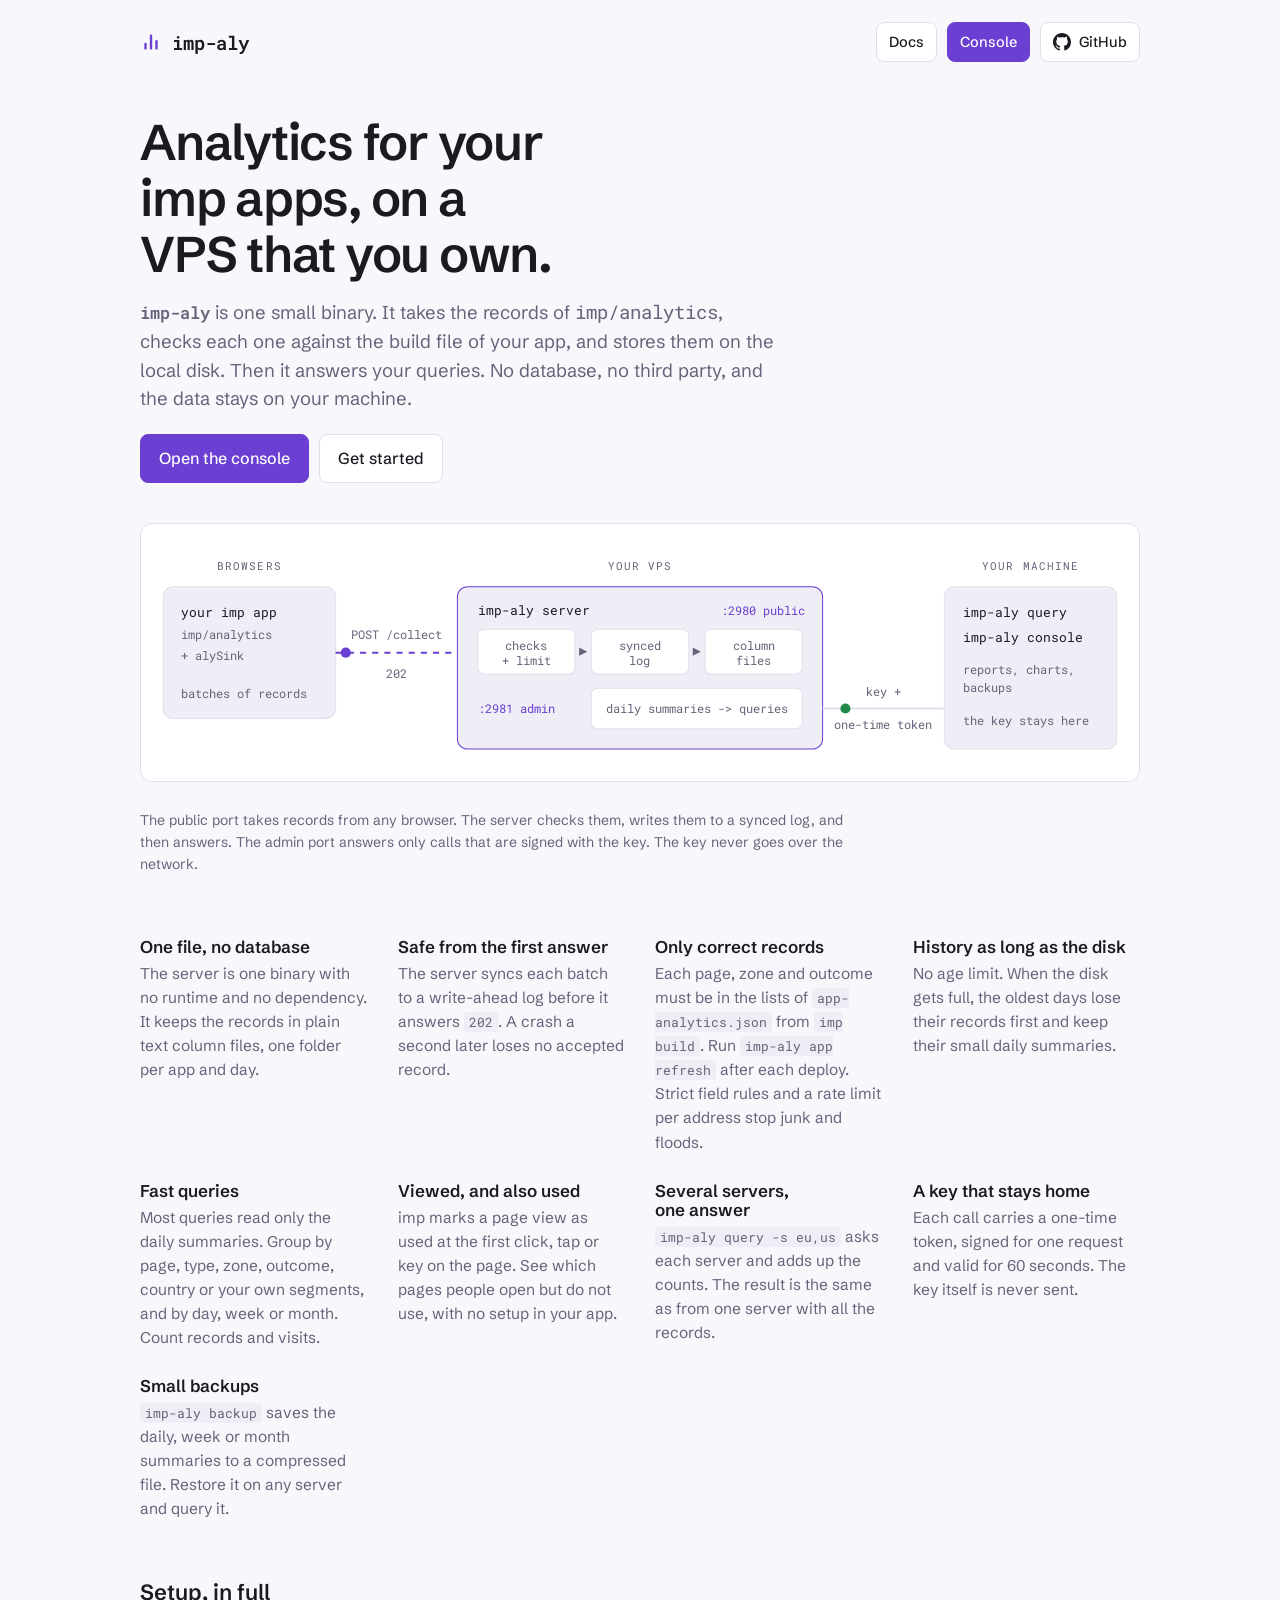
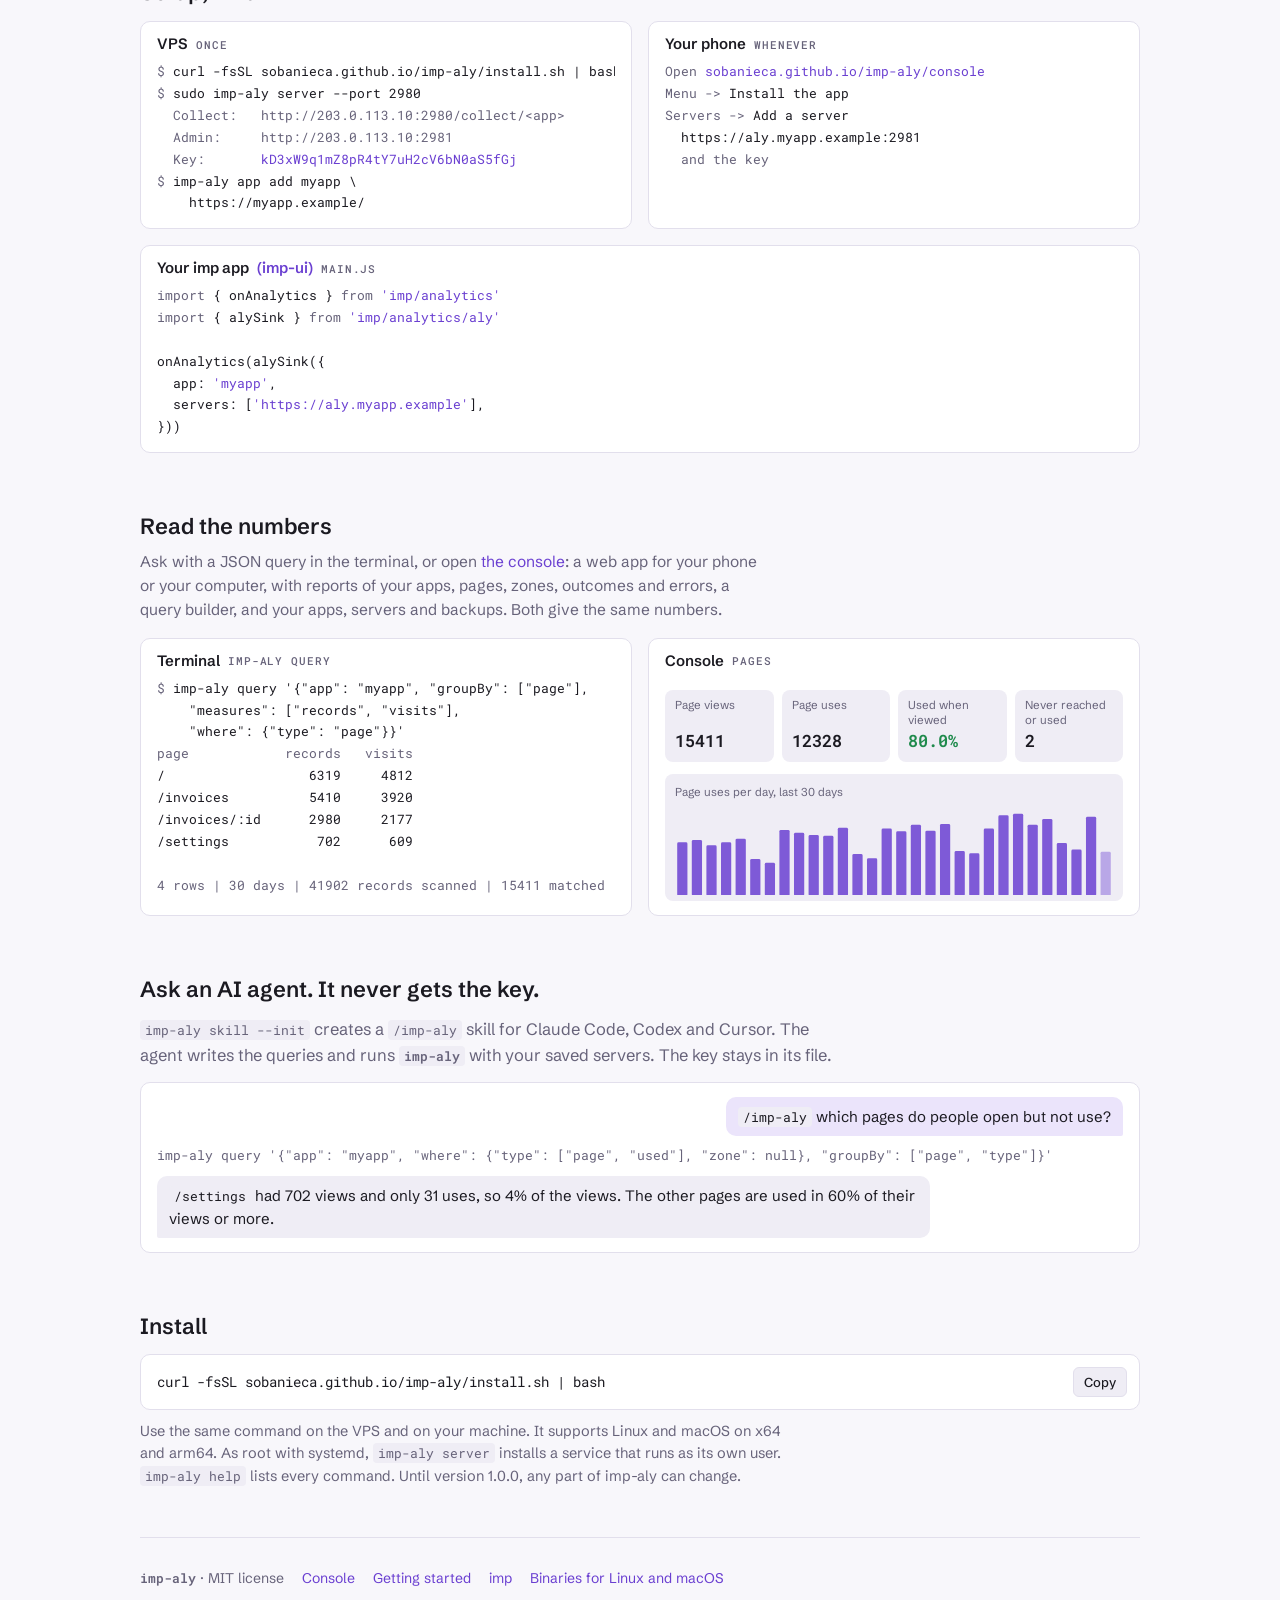
==== commit dfacd903: "Add server groups, source folders, week and month summaries and simple backups - Add named groups of" ====
--- a/site/index.html
+++ b/site/index.html
@@ -679,7 +679,7 @@
         </div>
         <div class="point">
           <h3>Small backups</h3>
-          <p><code>imp-aly backup</code> saves the daily summaries to a compressed file. Restore it on any server and query it.</p>
+          <p><code>imp-aly backup</code> saves the daily, week or month summaries to a compressed file. Restore it on any server and query it.</p>
         </div>
       </section>
 
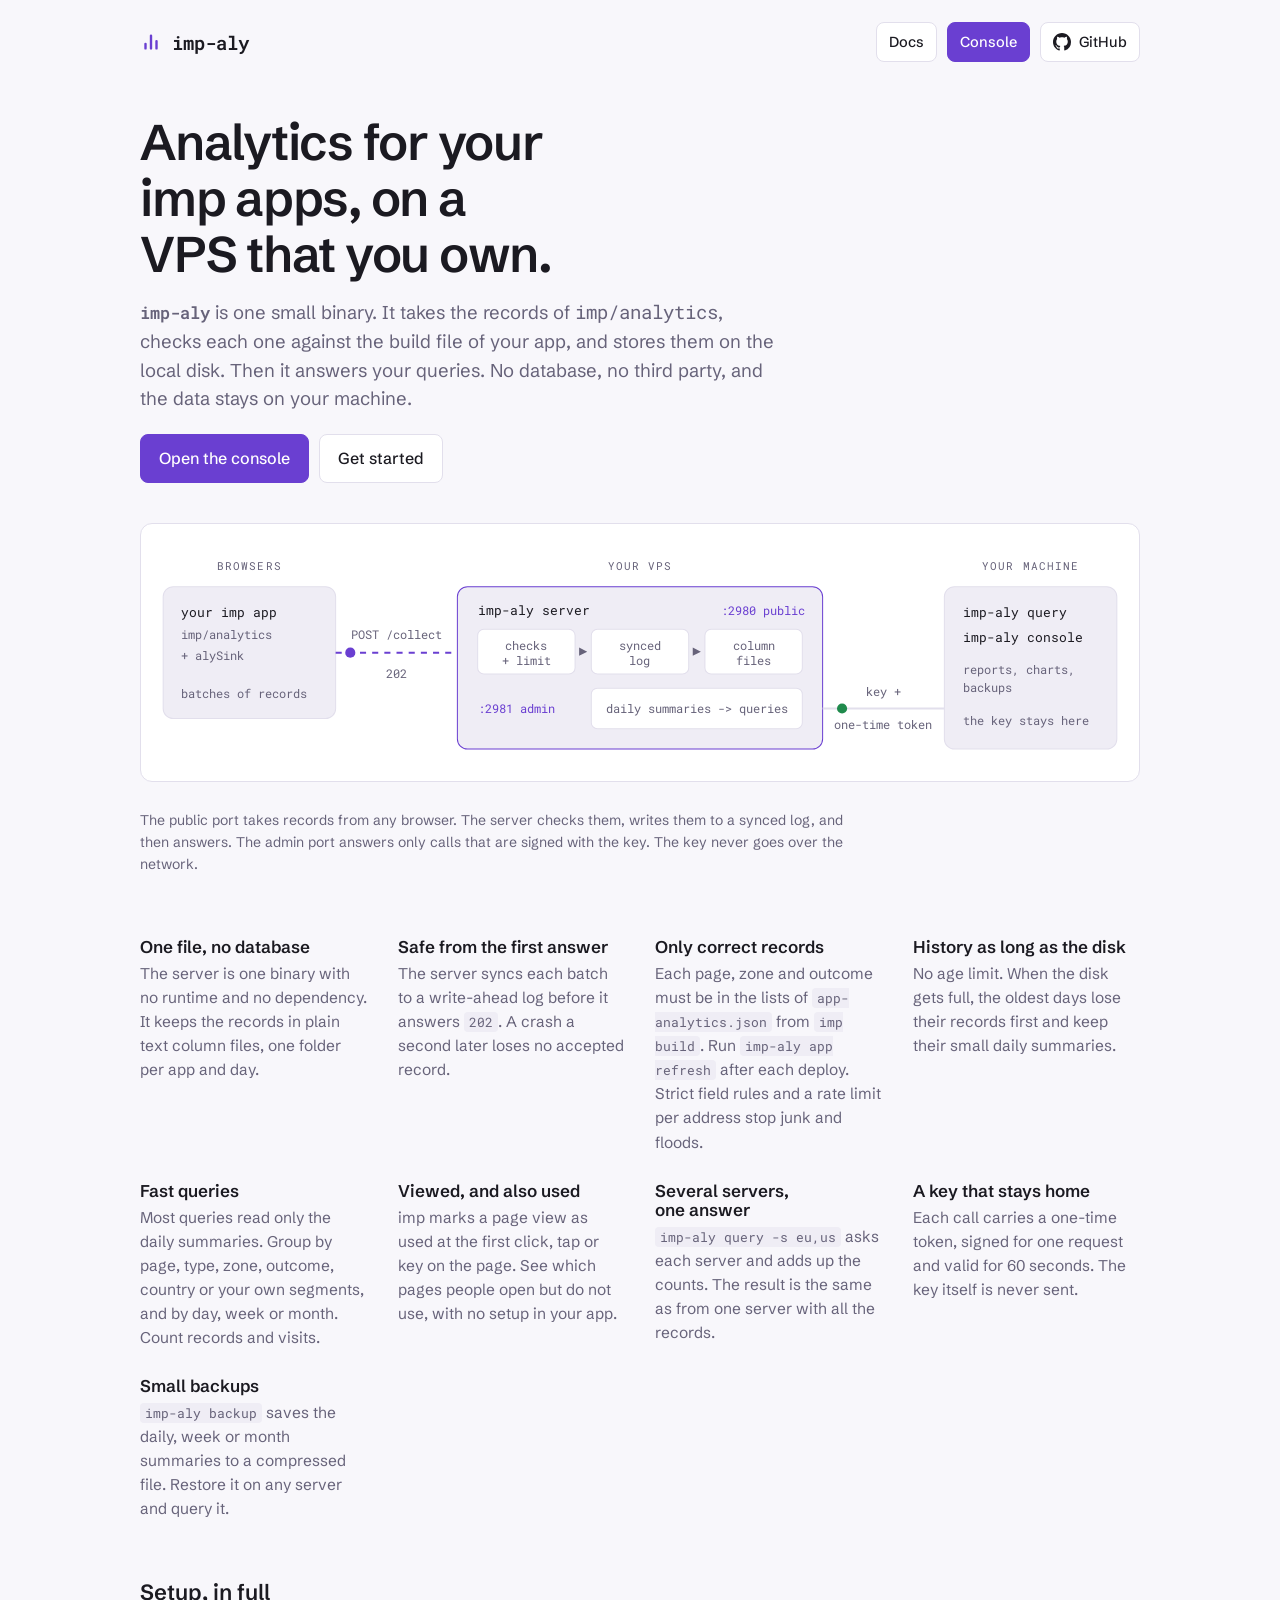
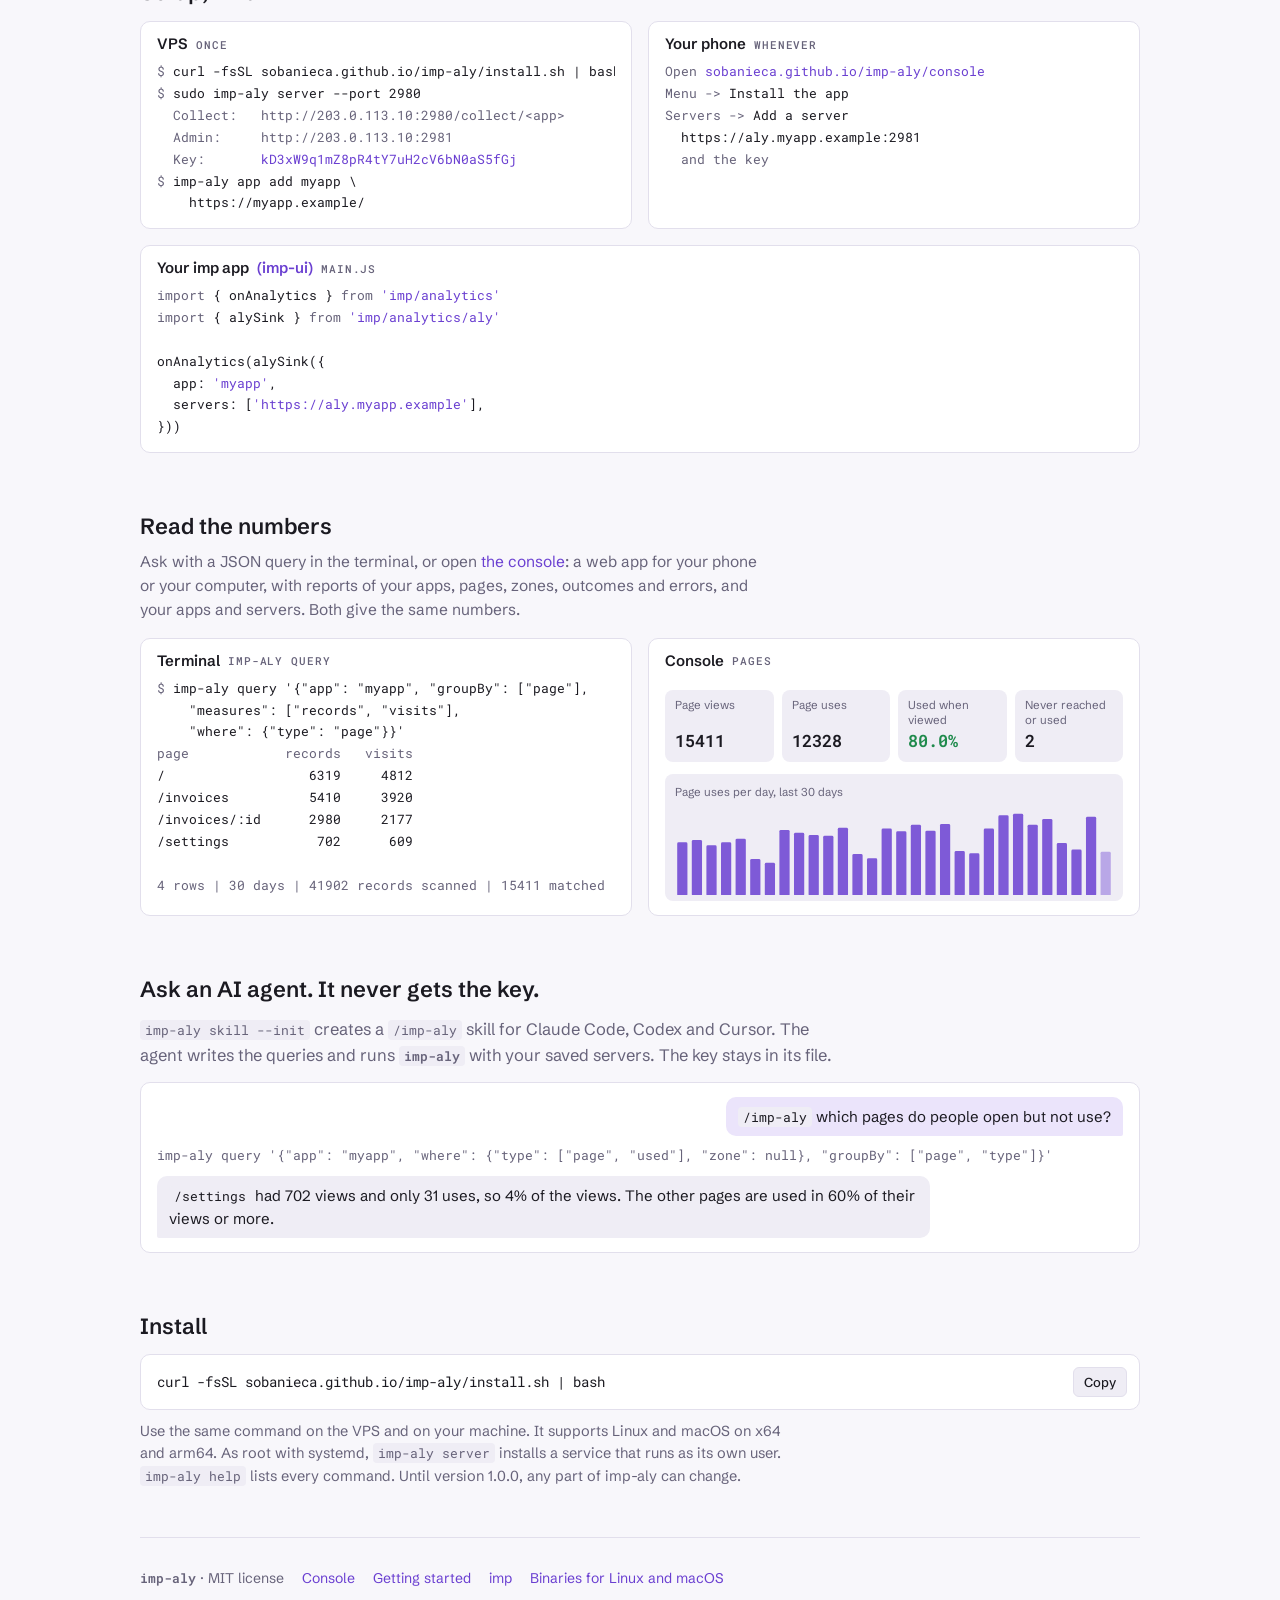
==== commit c6b8d729: "Rework the console's server handling, harden TLS and updates, and remove release signatures - Hand o" ====
--- a/site/index.html
+++ b/site/index.html
@@ -719,7 +719,7 @@
       <section class="read">
         <h2>Read the numbers</h2>
         <p
-          class="sub">Ask with a JSON query in the terminal, or open <a href="console/">the console</a>: a web app for your phone or your computer, with reports of your apps, pages, zones, outcomes and errors, a query builder, and your apps, servers and backups. Both give the same numbers.</p>
+          class="sub">Ask with a JSON query in the terminal, or open <a href="console/">the console</a>: a web app for your phone or your computer, with reports of your apps, pages, zones, outcomes and errors, and your apps and servers. Both give the same numbers.</p>
         <div class="col">
           <h3>Terminal <span>imp-aly query</span></h3>
           <pre><span class="dim">$</span> imp-aly query '{"app": "myapp", "groupBy": ["page"],
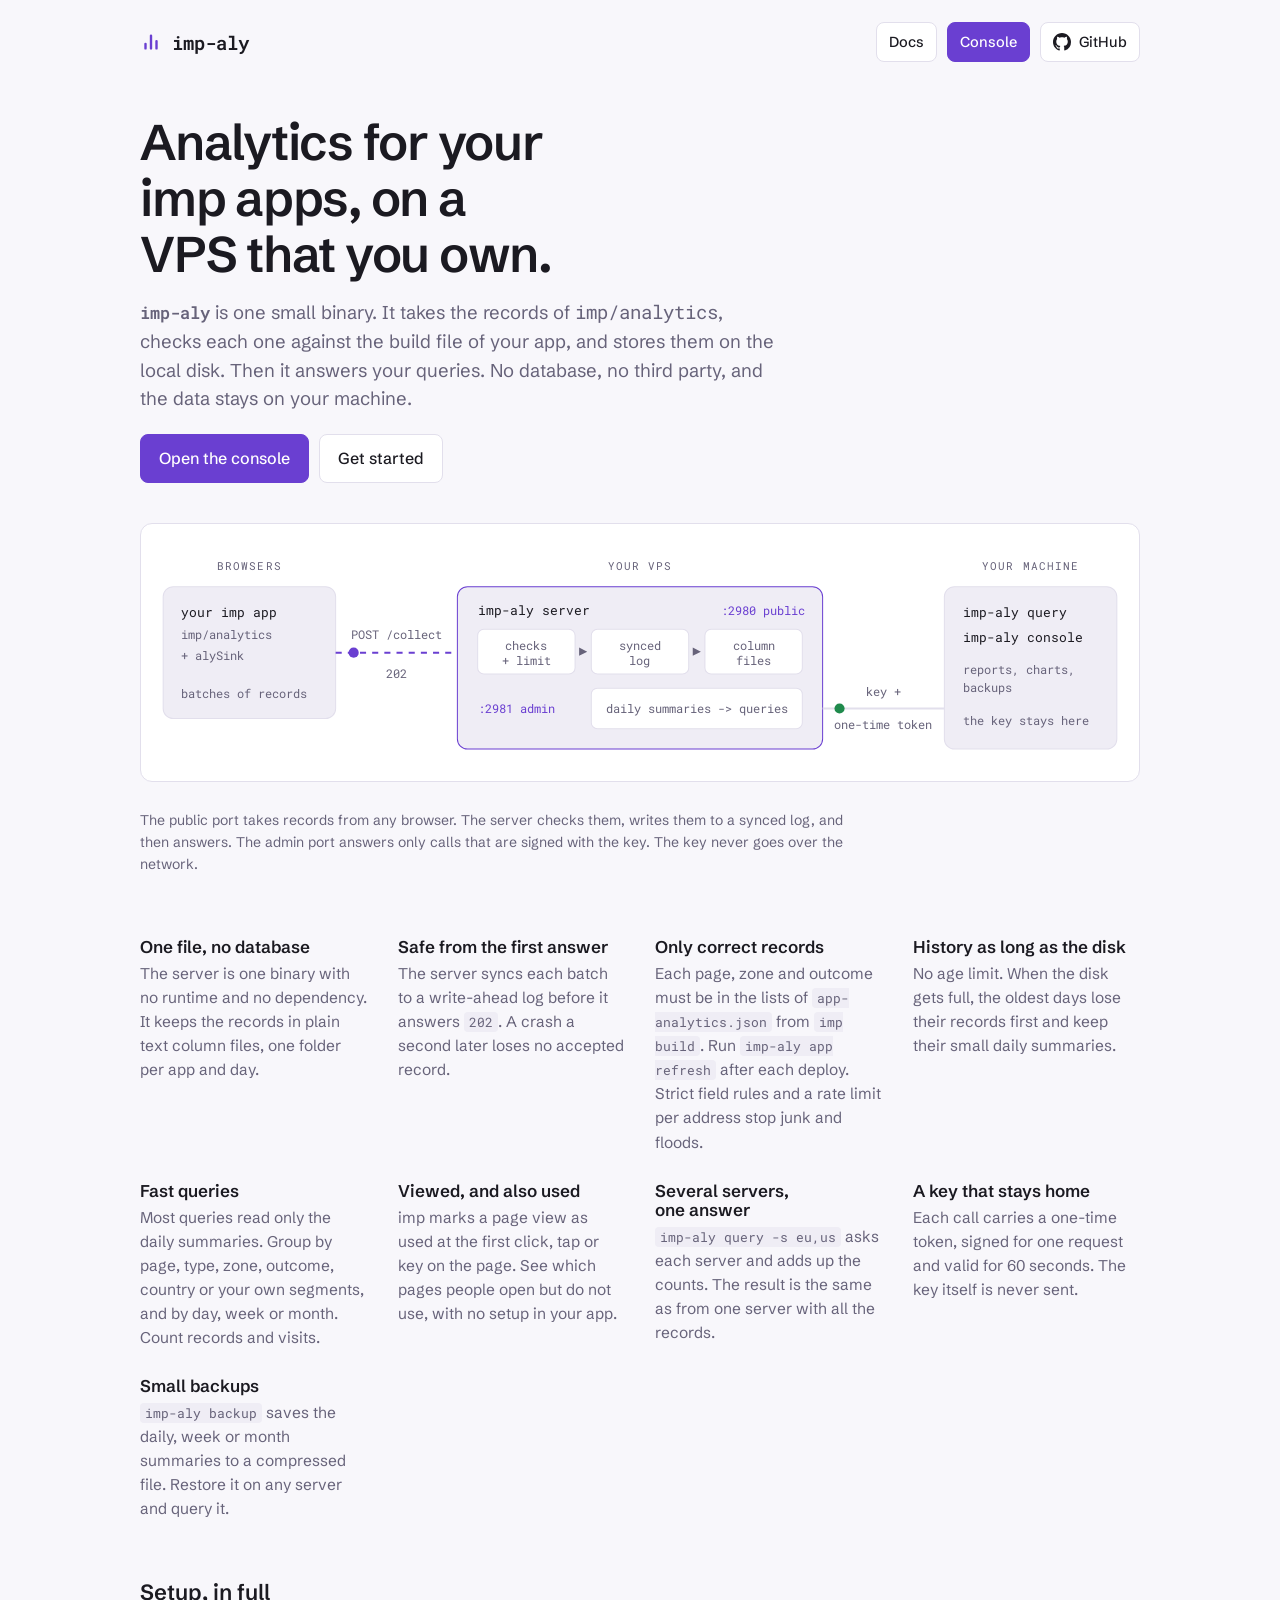
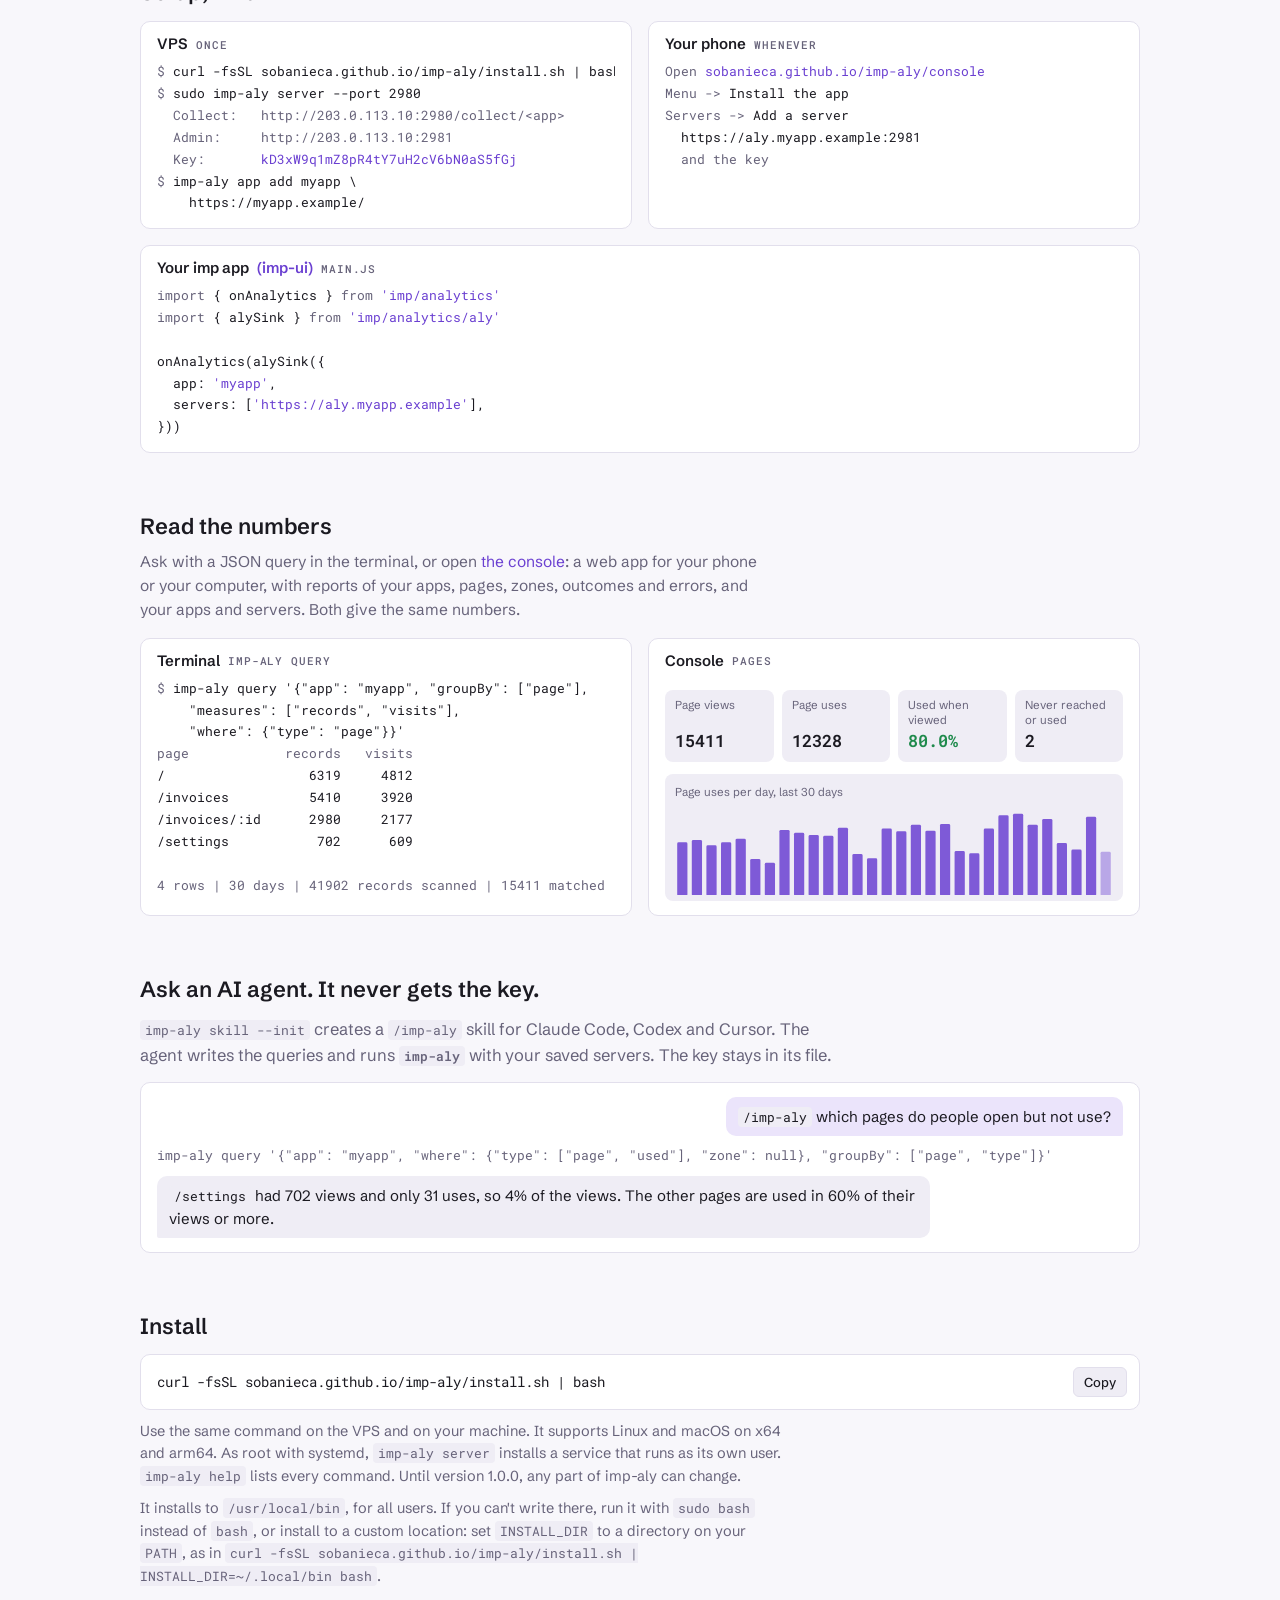
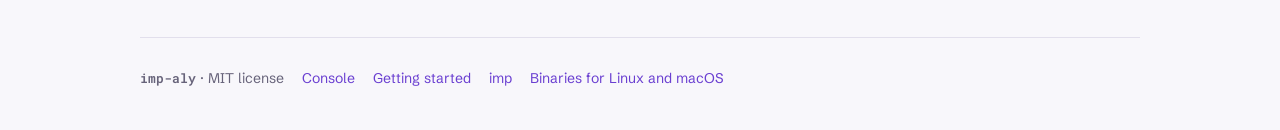
==== commit 18a5abbb: "install.sh: install to /usr/local/bin without sudo, stop with a hint The script does not call sudo. " ====
--- a/site/index.html
+++ b/site/index.html
@@ -813,6 +813,7 @@
           <button type="button" id="copy-btn">Copy</button>
         </div>
         <p>Use the same command on the VPS and on your machine. It supports Linux and macOS on x64 and arm64. As root with systemd, <code>imp-aly server</code> installs a service that runs as its own user. <code>imp-aly help</code> lists every command. Until version 1.0.0, any part of imp-aly can change.</p>
+        <p>It installs to <code>/usr/local/bin</code>, for all users. If you can't write there, run it with <code>sudo bash</code> instead of <code>bash</code>, or install to a custom location: set <code>INSTALL_DIR</code> to a directory on your <code>PATH</code>, as in <code>curl -fsSL sobanieca.github.io/imp-aly/install.sh | INSTALL_DIR=~/.local/bin bash</code>.</p>
       </section>
 
       <footer>
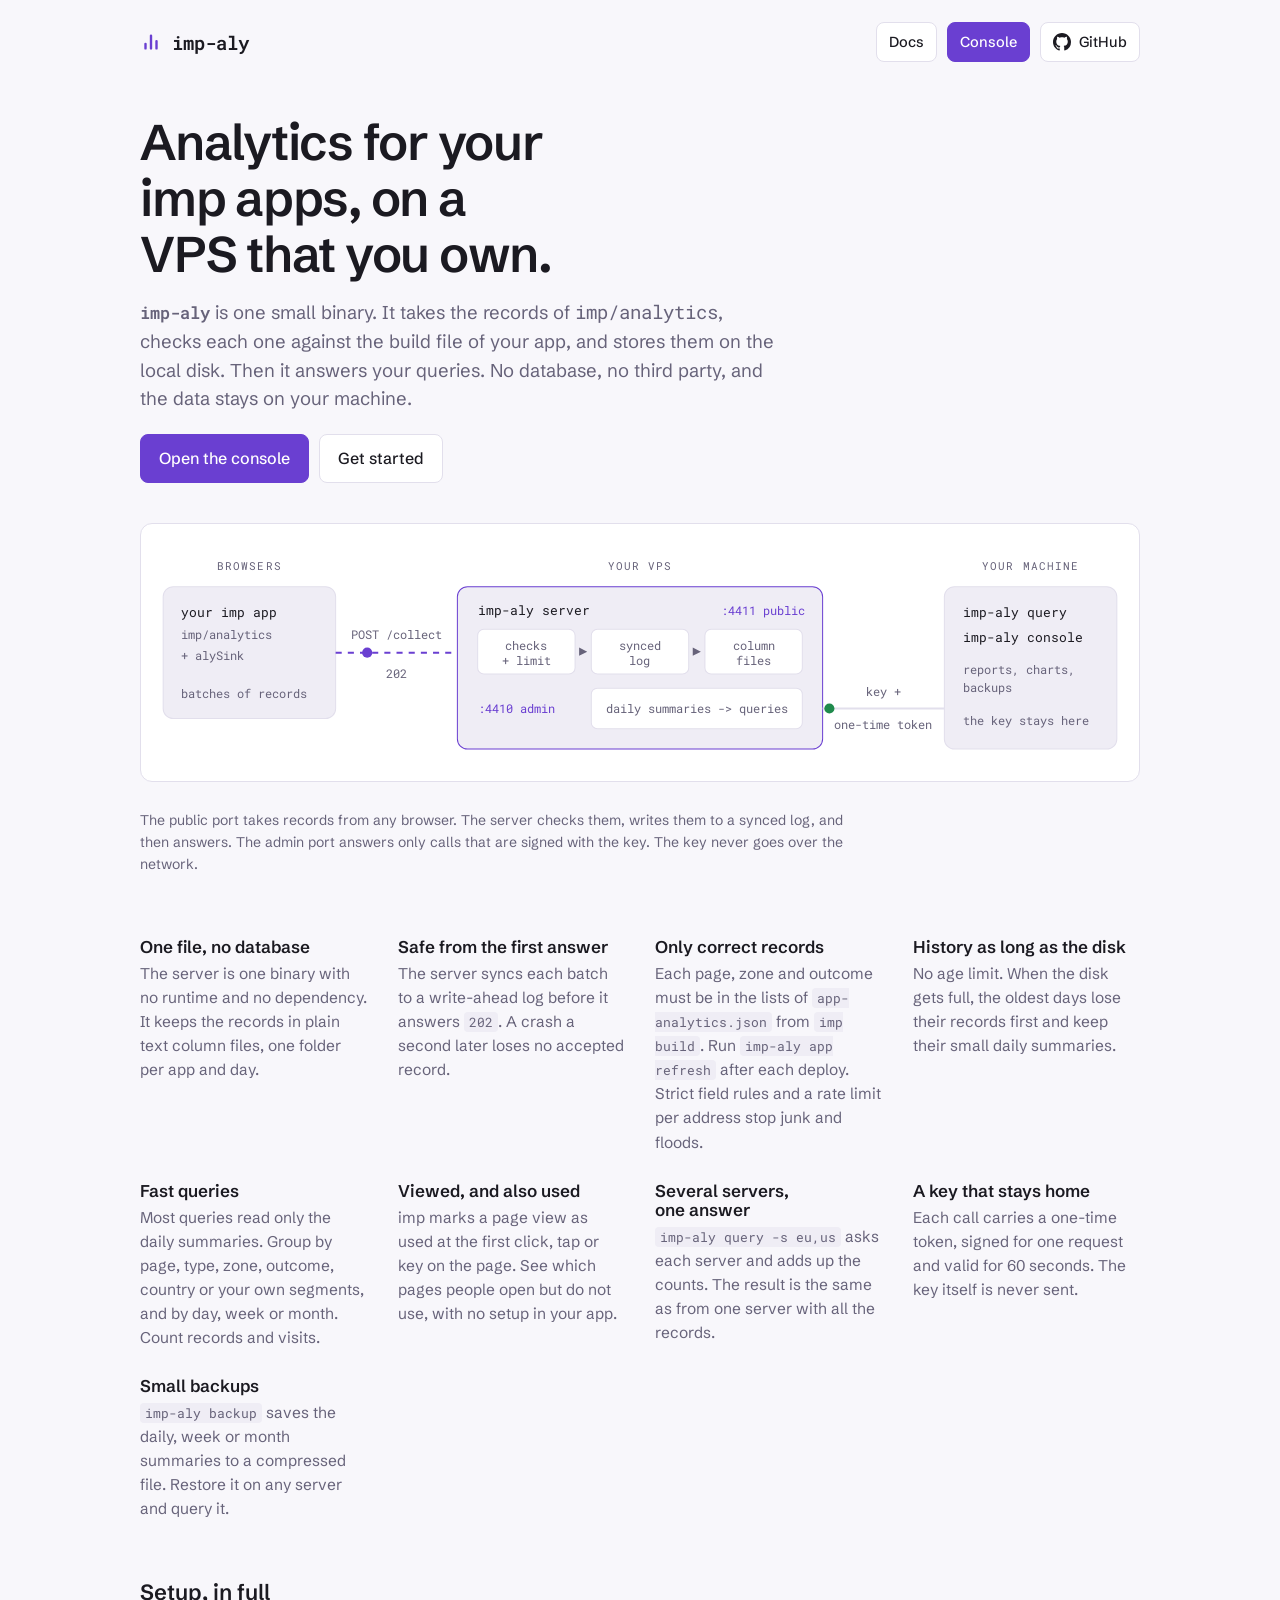
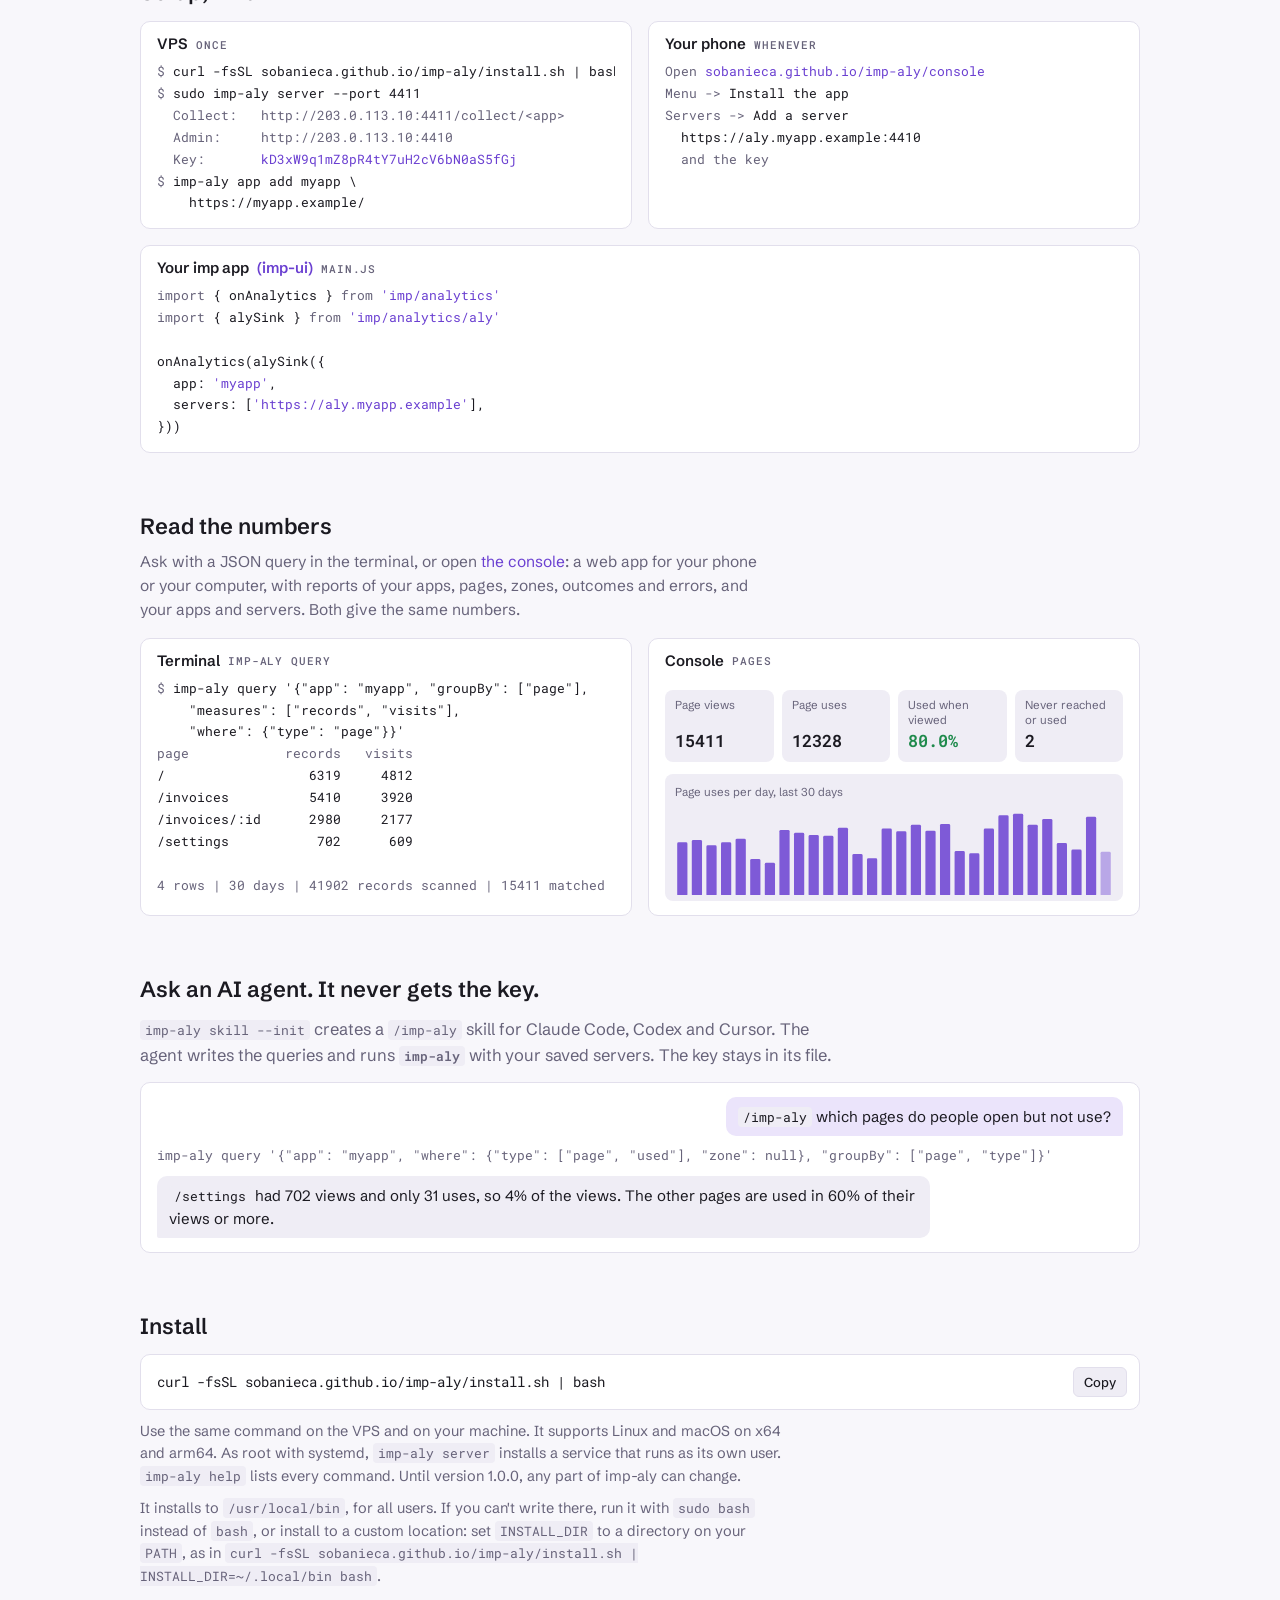
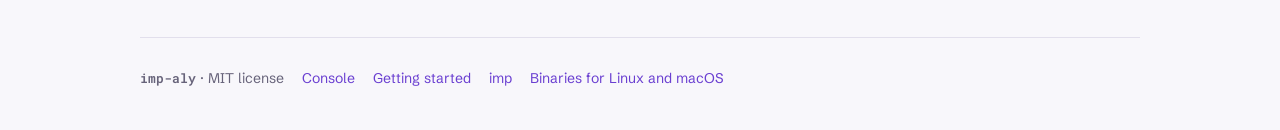
==== commit fa5f94cb: "feat!: move the default ports to 4410 (admin), 4411 (public) and 4400 (console) The demo of cargo st" ====
--- a/site/index.html
+++ b/site/index.html
@@ -596,7 +596,7 @@
             <rect class="box vps" x="300" y="50" width="360" height="160"
               rx="10" />
             <text class="t" x="320" y="78">imp-aly server</text>
-            <text class="t small acc" x="560" y="78">:2980 public</text>
+            <text class="t small acc" x="560" y="78">:4411 public</text>
             <rect class="inner" x="320" y="92" width="96" height="44" rx="6" />
             <text class="t small" x="368" y="112" text-anchor="middle">checks</text>
             <text class="t small" x="368" y="127"
@@ -612,7 +612,7 @@
             <rect class="inner" x="432" y="150" width="208" height="40" rx="6" />
             <text class="t small" x="536" y="174" text-anchor="middle">daily
               summaries -&gt; queries</text>
-            <text class="t small acc" x="320" y="174">:2981 admin</text>
+            <text class="t small acc" x="320" y="174">:4410 admin</text>
 
             <path class="link" d="M660 170 H780" />
             <text class="t small" x="720" y="158" text-anchor="middle">key +</text>
@@ -688,9 +688,9 @@
         <div class="col">
           <h3>VPS <span>once</span></h3>
           <pre><span class="dim">$</span> curl -fsSL sobanieca.github.io/imp-aly/install.sh | bash
-<span class="dim">$</span> sudo imp-aly server --port 2980
-<span class="dim">  Collect:   http://203.0.113.10:2980/collect/&lt;app&gt;
-  Admin:     http://203.0.113.10:2981
+<span class="dim">$</span> sudo imp-aly server --port 4411
+<span class="dim">  Collect:   http://203.0.113.10:4411/collect/&lt;app&gt;
+  Admin:     http://203.0.113.10:4410
   Key:       </span><span class="hl">kD3xW9q1mZ8pR4tY7uH2cV6bN0aS5fGj</span>
 <span class="dim">$</span> imp-aly app add myapp \
     https://myapp.example/</pre>
@@ -700,7 +700,7 @@
           <pre><span class="dim">Open</span> <a class="hl" href="console/">sobanieca.github.io/imp-aly/console</a>
 <span class="dim">Menu -></span> Install the app
 <span class="dim">Servers -></span> Add a server
-  https://aly.myapp.example:2981
+  https://aly.myapp.example:4410
   <span class="dim">and the key</span></pre>
         </div>
         <div class="col wide">
